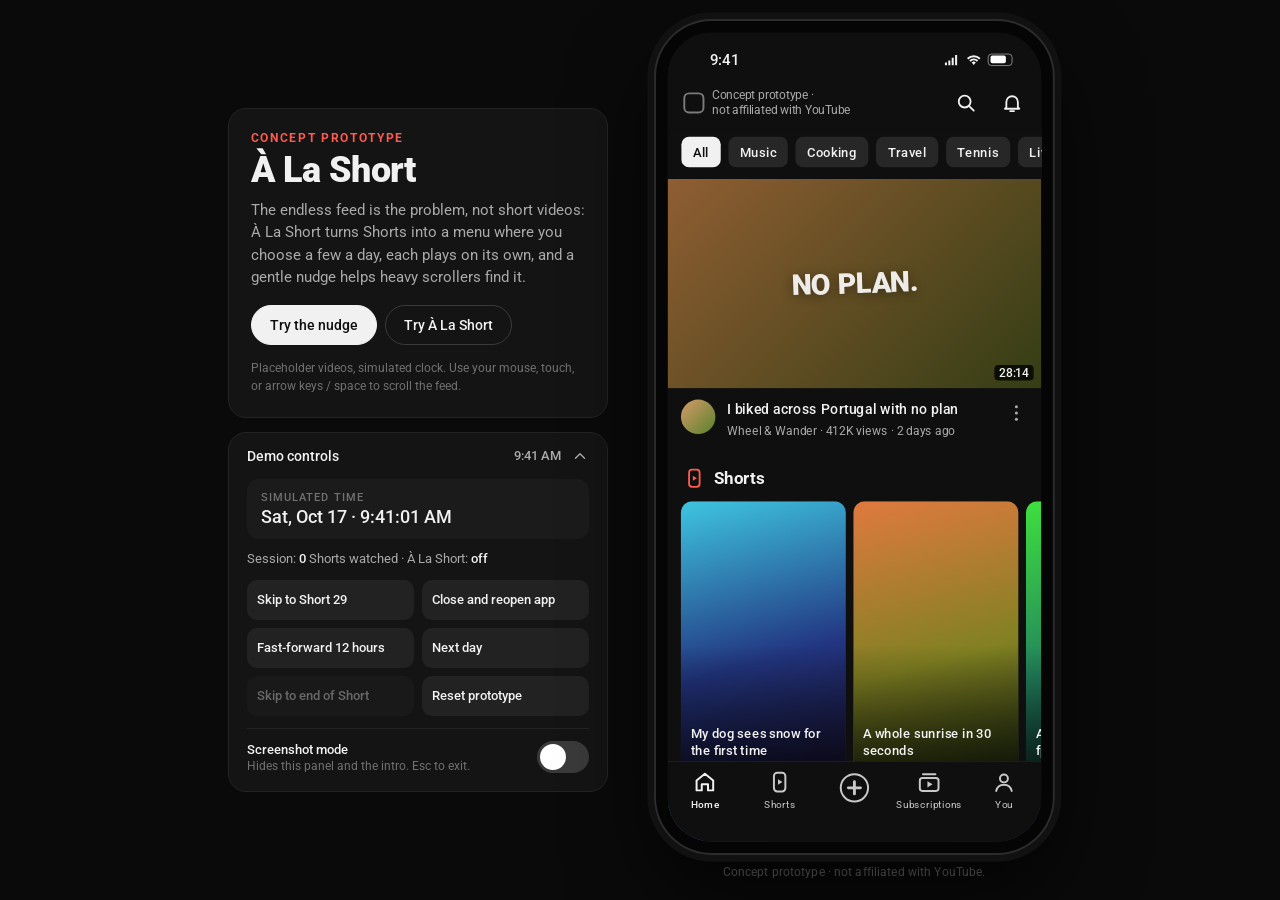
==== alashort/index.html @ 6031251b "Add À La Short prototype Concept prototype for a YouTube Shorts feature: a nudge at 30/60/100/150 Sh" ====
<!doctype html>
<html lang="en">
<head>
<meta charset="utf-8">
<meta name="viewport" content="width=device-width, initial-scale=1">
<title>À La Short</title>
<meta name="description" content="Concept prototype of À La Short: Shorts as a small daily menu instead of an endless feed. Not affiliated with YouTube.">
<link rel="icon" type="image/svg+xml" href="data:image/svg+xml,%3Csvg xmlns='http://www.w3.org/2000/svg' viewBox='0 0 32 32'%3E%3Crect x='6' y='3' width='20' height='26' rx='4' fill='none' stroke='%23ff5a4f' stroke-width='3'/%3E%3Cpath d='M11 11h10M11 16h10M11 21h6' stroke='%23ff5a4f' stroke-width='3' stroke-linecap='round'/%3E%3C/svg%3E">
<link rel="preconnect" href="https://fonts.googleapis.com">
<link rel="preconnect" href="https://fonts.gstatic.com" crossorigin>
<link href="https://fonts.googleapis.com/css2?family=Roboto:wght@300;400;500;700;900&display=swap" rel="stylesheet">
<style>
:root{
  --page:#0a0a0a; --bg:#0f0f0f; --elev:#1c1c1c; --elev2:#272727; --elev3:#3a3a3a;
  --text:#f1f1f1; --sub:#aaaaaa; --dim:#717171; --accent:#ff5a4f; --accent-soft:rgba(255,90,79,.14);
  --calm:#9fb2ff; --calm-soft:rgba(159,178,255,.12);
  --font:'Roboto',-apple-system,BlinkMacSystemFont,'Segoe UI',sans-serif;
}
*{box-sizing:border-box;margin:0;padding:0}
html,body{background:var(--page);color:var(--text);font-family:var(--font);-webkit-font-smoothing:antialiased}
body{min-height:100vh;overflow-x:hidden}
button{font:inherit;color:inherit;background:none;border:0;cursor:pointer}
button:disabled{cursor:default}
svg{display:block}
:focus-visible{outline:2px solid var(--calm);outline-offset:2px}

/* ---------- stage ---------- */
.stage{min-height:100vh;display:flex;align-items:center;justify-content:center;gap:48px;padding:20px 16px}
.phone-col{flex:none;display:flex;flex-direction:column;align-items:center;gap:12px}
.phone-wrap{flex:none;position:relative}
.phone{position:absolute;top:0;left:0;width:414px;height:868px;transform-origin:top left;border-radius:58px;padding:12px;background:#050505;box-shadow:0 0 0 2px #2c2c2e,0 0 0 9px #111,0 40px 90px rgba(0,0,0,.7)}
.screen{position:relative;width:390px;height:844px;border-radius:46px;overflow:hidden;background:var(--bg);user-select:none;-webkit-user-select:none}
.disclaimer{font-size:12px;color:var(--dim);letter-spacing:.01em}

/* ---------- side panel ---------- */
.side{width:380px;flex:none;display:flex;flex-direction:column;gap:14px}
.card-o{background:#141414;border:1px solid #242424;border-radius:18px}
.intro{padding:22px}
.i-eyebrow{font-size:12px;letter-spacing:.14em;text-transform:uppercase;color:var(--accent);font-weight:700}
.i-title{font-size:36px;font-weight:900;letter-spacing:-.02em;margin:4px 0 8px}
.i-lede{color:var(--sub);font-size:15px;line-height:1.5;margin-bottom:16px}
.i-btns{display:flex;gap:8px;flex-wrap:wrap}
.i-btn{height:40px;padding:0 18px;border-radius:999px;font-size:14px;font-weight:500;border:1px solid var(--elev3);transition:background .2s,border-color .2s}
.i-btn:hover{border-color:var(--sub)}
.i-btn.p{background:var(--text);color:#0f0f0f;border-color:var(--text)}
.i-btn.p:hover{background:#fff}
.i-note{color:var(--dim);font-size:12px;margin-top:14px;line-height:1.5}

.demo .d-head{width:100%;display:flex;align-items:center;gap:10px;padding:14px 18px;font-size:14px;font-weight:500;text-align:left}
.demo .d-head .l{flex:1}
.demo .d-head .tm{font-size:13px;color:var(--sub);font-variant-numeric:tabular-nums}
.demo .d-head svg{width:18px;height:18px;color:var(--sub);transition:transform .25s}
.demo.open .d-head svg{transform:rotate(180deg)}
.d-body{display:none;padding:0 18px 18px}
.demo.open .d-body{display:block}
.d-clock{display:flex;flex-direction:column;gap:2px;padding:12px 14px;border-radius:12px;background:#1b1b1b;margin-bottom:10px}
.d-clock small{font-size:11px;letter-spacing:.1em;text-transform:uppercase;color:var(--dim);font-weight:500}
.d-clock span{font-size:18px;font-weight:500;font-variant-numeric:tabular-nums}
.d-state{font-size:12.5px;color:var(--sub);line-height:1.55;margin-bottom:12px}
.d-state b{color:var(--text);font-weight:500}
.d-grid{display:grid;grid-template-columns:1fr 1fr;gap:8px}
.d-btn{min-height:40px;padding:6px 10px;border-radius:10px;background:#222;font-size:13px;font-weight:500;text-align:left;line-height:1.25;transition:background .15s}
.d-btn:hover:not(:disabled){background:#2c2c2c}
.d-btn:disabled{opacity:.38}
.d-btn.wide{grid-column:1 / -1}
.d-shot{display:flex;align-items:center;justify-content:space-between;margin-top:12px;padding-top:12px;border-top:1px solid #242424;font-size:13px;font-weight:500}
.d-shot small{display:block;color:var(--dim);font-weight:400;font-size:12px;margin-top:2px}
.shot-exit{position:fixed;right:14px;bottom:12px;z-index:5;font-size:12px;color:var(--dim);padding:6px 10px;border-radius:999px;border:1px solid #222;opacity:.35;display:none;transition:opacity .2s}
.shot-exit:hover{opacity:1}
body.shot .side{display:none}
body.shot .shot-exit{display:block}

/* ---------- common in-phone ---------- */
.status{position:absolute;top:0;left:0;right:0;height:50px;display:flex;align-items:center;justify-content:space-between;padding:6px 30px 0 44px;z-index:60;font-weight:500;font-size:16px;pointer-events:none}
.status .r{display:flex;align-items:center;gap:6px}
.status .r svg{width:17px;height:17px}
.batt{width:26px;height:13px;border-radius:4px;border:1.5px solid rgba(255,255,255,.5);padding:1.5px;position:relative}
.batt i{display:block;height:100%;width:78%;background:#fff;border-radius:2px}
#app,#layer{position:absolute;inset:0}
#layer{pointer-events:none;z-index:90}
#layer > *{pointer-events:auto}
.view{position:absolute;inset:0;overflow-y:auto;overflow-x:hidden;padding-bottom:110px;scrollbar-width:none}
.view::-webkit-scrollbar{display:none}
.icon{width:24px;height:24px}

.topbar{position:sticky;top:0;z-index:5;background:var(--bg);padding:52px 10px 6px 16px;display:flex;align-items:center;gap:6px}
.topbar .lbl{flex:1;display:flex;align-items:center;gap:8px;font-size:12px;color:var(--sub);line-height:1.25}
.topbar .lbl i{flex:none;width:22px;height:22px;border-radius:6px;border:2px solid var(--sub);opacity:.7}
.topbar h1{flex:1;font-size:20px;font-weight:700}
.ib{width:42px;height:42px;border-radius:50%;display:grid;place-items:center;flex:none}
.ib:active{background:rgba(255,255,255,.08)}
.chips{display:flex;gap:8px;padding:8px 14px 12px;overflow-x:auto;scrollbar-width:none;background:var(--bg)}
.chips::-webkit-scrollbar{display:none}
.chip{flex:none;height:32px;padding:0 12px;border-radius:8px;background:var(--elev2);font-size:14px;font-weight:500;display:flex;align-items:center}
.chip.on{background:var(--text);color:#0f0f0f}

/* long-form */
.vid{cursor:pointer;margin-bottom:6px}
.vthumb{position:relative;aspect-ratio:16/9;overflow:hidden;display:grid;place-items:center}
.vthumb .tt{font-size:30px;font-weight:900;letter-spacing:-.01em;text-transform:uppercase;text-align:center;line-height:1;color:rgba(255,255,255,.9);text-shadow:0 2px 12px rgba(0,0,0,.4);padding:0 30px;transform:rotate(-2deg)}
.vthumb .len{position:absolute;right:8px;bottom:8px;background:rgba(0,0,0,.8);font-size:12px;font-weight:500;padding:1px 5px;border-radius:4px}
.vmeta{display:flex;gap:12px;padding:12px 14px 16px}
.av{flex:none;width:36px;height:36px;border-radius:50%}
.vmeta .t{font-size:15px;font-weight:500;line-height:1.35;display:-webkit-box;-webkit-line-clamp:2;-webkit-box-orient:vertical;overflow:hidden}
.vmeta .s{font-size:12.5px;color:var(--sub);margin-top:4px}
.vmeta .more{flex:none;color:var(--sub);padding-top:2px}

/* Shorts shelf (mode off) */
.shelf{padding:8px 0 18px}
.sec-h{display:flex;align-items:center;gap:8px;padding:0 16px 12px;font-size:18px;font-weight:700}
.sec-h svg{width:24px;height:24px;color:var(--accent)}
.shelf-row{display:flex;gap:8px;padding:0 14px;overflow-x:auto;scrollbar-width:none}
.shelf-row::-webkit-scrollbar{display:none}
.sc{flex:none;width:172px;height:300px;border-radius:12px;position:relative;overflow:hidden;cursor:pointer;text-align:left}
.sc::after{content:"";position:absolute;inset:0;background:linear-gradient(to top,rgba(0,0,0,.7),transparent 50%)}
.sc .t{position:absolute;left:10px;right:10px;bottom:30px;z-index:1;font-size:14px;font-weight:500;line-height:1.3}
.sc .s{position:absolute;left:10px;bottom:10px;z-index:1;font-size:12px;color:rgba(255,255,255,.75)}

/* ---------- the menu (mode on) ---------- */
.menu{margin:2px 12px 18px;background:#171717;border:1px solid #262626;border-radius:20px;padding:14px 6px 8px;transition:border-color .6s,box-shadow .6s}
.menu.pulse{border-color:var(--accent);box-shadow:0 0 0 4px var(--accent-soft)}
.m-head{display:flex;align-items:flex-start;gap:6px;padding:0 8px 10px 10px}
.m-head .l{flex:1;min-width:0}
.m-title{display:flex;align-items:center;gap:8px;font-size:18px;font-weight:700}
.m-title svg{width:20px;height:20px;color:var(--accent)}
.m-count{font-size:13px;color:var(--sub);margin-top:3px;font-variant-numeric:tabular-nums}
.m-count b{color:var(--accent);font-weight:700}
.m-tools{display:flex;align-items:center;gap:0}
.m-tools .ib{width:36px;height:36px;color:var(--sub)}
.m-tools .ib svg{width:20px;height:20px}
.m-tools .ib:disabled{opacity:.3}
.m-tools .ib.spin svg{animation:spin .6s cubic-bezier(.3,.7,.2,1)}
@keyframes spin{to{transform:rotate(360deg)}}
.m-pager{display:flex;align-items:center;font-size:12px;color:var(--sub);font-variant-numeric:tabular-nums;margin-right:2px}
.m-pager .ib{width:28px;height:36px}
.m-pager .ib svg{width:18px;height:18px}
.m-row{display:flex;align-items:center;gap:12px;padding:8px 8px 8px 10px;border-radius:14px;cursor:pointer;transition:background .15s,opacity .3s}
.m-row:hover{background:#1f1f1f}
.m-thumb{flex:none;width:56px;height:88px;border-radius:9px;position:relative;overflow:hidden;display:grid;place-items:center;transition:filter .4s,opacity .4s}
.m-thumb svg{width:22px;height:22px;color:rgba(255,255,255,.92);filter:drop-shadow(0 1px 4px rgba(0,0,0,.4))}
.m-meta{flex:1;min-width:0}
.m-ttl{font-size:14.5px;font-weight:500;line-height:1.3;display:-webkit-box;-webkit-line-clamp:2;-webkit-box-orient:vertical;overflow:hidden}
.m-sub{font-size:12.5px;color:var(--sub);margin-top:4px}
.m-tag{display:inline-flex;align-items:center;gap:4px;margin-top:6px;font-size:11.5px;font-weight:500;color:var(--sub);background:#262626;border-radius:999px;padding:2px 8px 2px 6px}
.m-tag svg{width:13px;height:13px}
.m-act{flex:none;display:flex;align-items:center;gap:0}
.m-ic{width:38px;height:44px;display:grid;place-items:center;color:var(--sub);border-radius:10px}
.m-ic:hover{color:var(--text)}
.m-ic svg{width:20px;height:20px}
.m-replay{width:42px;height:42px;border-radius:50%;border:1px solid var(--elev3);display:grid;place-items:center;color:var(--text);margin-right:2px}
.m-replay svg{width:19px;height:19px}
.m-row.watched .m-thumb{opacity:.38;filter:saturate(.5)}
.m-row.watched .m-ttl,.m-row.watched .m-sub{opacity:.45}
.m-row.locked{cursor:not-allowed}
.m-row.locked .m-thumb{filter:grayscale(1) brightness(.45)}
.m-row.locked .m-ttl,.m-row.locked .m-sub{color:var(--dim)}
.m-row.fresh{animation:fresh .55s ease both}
@keyframes fresh{from{opacity:0;transform:translateX(10px)}}
.m-note{font-size:12.5px;color:var(--sub);padding:8px 10px 6px;line-height:1.45}
.m-off{margin:2px 12px 18px;padding:14px 16px;border-radius:16px;background:var(--calm-soft);color:#d4dcff;font-size:13.5px;line-height:1.45;display:flex;gap:12px;align-items:center;cursor:pointer}

/* tabs */
.tabs{position:absolute;left:0;right:0;bottom:0;height:84px;display:flex;justify-content:space-around;padding-top:8px;background:var(--bg);border-top:1px solid #1e1e1e;z-index:20}
.tabs.dark{background:#0f0f0f}
.tab{display:flex;flex-direction:column;align-items:center;gap:4px;font-size:10.5px;color:var(--text);width:72px;opacity:.82}
.tab.on{opacity:1;font-weight:500}
.tab svg{width:26px;height:26px}
.tab.plus svg{width:38px;height:38px}

/* ---------- Shorts (feed + player) ---------- */
.feed{position:absolute;left:0;right:0;top:0;bottom:84px;background:#000;overflow:hidden;touch-action:none}
.track{position:absolute;inset:0;will-change:transform}
.short{position:absolute;left:0;width:390px;height:760px;overflow:hidden;background:#000}
.short .bg{position:absolute;inset:-14%;background:var(--g);animation:drift 16s ease-in-out infinite alternate}
@keyframes drift{to{transform:translate(4%,-4%) scale(1.06)}}
.short .blob{position:absolute;width:280px;height:280px;left:55px;top:220px;border-radius:50%;background:radial-gradient(circle,rgba(255,255,255,.22),transparent 66%);animation:float 10s ease-in-out infinite alternate}
@keyframes float{to{transform:translate(30px,60px) scale(1.15)}}
.short .shade{position:absolute;inset:0;background:linear-gradient(to top,rgba(0,0,0,.7),transparent 40%),linear-gradient(to bottom,rgba(0,0,0,.35),transparent 16%)}
.short.slowing{transition:filter 1.6s ease;filter:saturate(.15) brightness(.4) blur(3px)}
.rail{position:absolute;right:6px;bottom:22px;display:flex;flex-direction:column;gap:14px;align-items:center;z-index:2}
.rail button{display:flex;flex-direction:column;align-items:center;gap:4px;font-size:12px;font-weight:500;width:56px}
.rail .ic{width:46px;height:46px;border-radius:50%;background:rgba(255,255,255,.12);display:grid;place-items:center;transition:background .2s}
.rail .ic svg{width:24px;height:24px}
.rail button.on .ic{background:rgba(255,255,255,.9);color:#0f0f0f}
.info{position:absolute;left:14px;right:78px;bottom:26px;z-index:2}
.who{display:flex;align-items:center;gap:8px;margin-bottom:10px;font-size:14px;font-weight:500}
.who .av{width:30px;height:30px}
.subbtn{height:30px;padding:0 12px;border-radius:999px;background:#f1f1f1;color:#0f0f0f;font-size:13px;font-weight:500;margin-left:4px}
.s-ttl{font-size:15px;line-height:1.35}
.s-dur{display:inline-flex;align-items:center;gap:5px;margin-top:8px;font-size:12px;color:rgba(255,255,255,.8);background:rgba(0,0,0,.35);padding:3px 8px;border-radius:999px;font-variant-numeric:tabular-nums}
.prog{position:absolute;left:0;right:0;bottom:0;height:3px;background:rgba(255,255,255,.2);z-index:3}
.prog i{position:absolute;left:0;top:0;bottom:0;width:0;background:var(--accent)}
.feed-top{position:absolute;top:52px;left:16px;right:14px;display:flex;align-items:center;justify-content:space-between;z-index:5;pointer-events:none;transition:opacity 1s}
.feed-top .ft{font-size:20px;font-weight:700;text-shadow:0 1px 8px rgba(0,0,0,.3)}
.sess{display:flex;align-items:center;gap:6px;font-size:12px;color:rgba(255,255,255,.82);background:rgba(0,0,0,.38);backdrop-filter:blur(8px);-webkit-backdrop-filter:blur(8px);padding:5px 10px;border-radius:999px;font-variant-numeric:tabular-nums}
.sess i{width:6px;height:6px;border-radius:50%;background:var(--accent)}
.sess small{color:rgba(255,255,255,.5);font-size:11px}
.feed.fadein .track{animation:fadein .9s ease}
@keyframes fadein{from{opacity:0}}

/* the nudge */
.nudge{position:absolute;left:0;width:390px;height:760px;overflow:hidden;background:radial-gradient(120% 75% at 50% 32%,#1a2042 0%,#0c0f20 55%,#06070d 100%)}
.n-glow{position:absolute;width:440px;height:440px;left:-25px;top:110px;border-radius:50%;background:radial-gradient(circle,rgba(159,178,255,.2),transparent 64%);animation:breathe 8s ease-in-out infinite}
@keyframes breathe{50%{opacity:.55;transform:scale(1.08)}}
.n-body{position:absolute;inset:0;display:flex;flex-direction:column;justify-content:center;padding:0 34px 30px}
.n-msg{animation:nIn 3s ease .4s both}
@keyframes nIn{from{opacity:0;transform:translateY(12px);filter:blur(8px)}to{opacity:1;transform:none;filter:blur(0)}}
.n-l1{font-size:31px;font-weight:700;line-height:1.18;letter-spacing:-.01em}
.n-l1 b{color:var(--calm);font-weight:700}
.n-l2{font-size:31px;font-weight:300;line-height:1.18;color:#cbd4ff;margin-top:8px}
.n-btns{display:flex;flex-direction:column;gap:12px;margin-top:48px}
.n-b{height:54px;border-radius:999px;font-size:16px;font-weight:500;animation:bIn 1s ease both}
@keyframes bIn{from{opacity:0;transform:translateY(10px);visibility:hidden}to{opacity:1;transform:none;visibility:visible}}
.n-b.p{background:#f1f1f1;color:#0f0f0f;animation-delay:3.6s}
.n-b.s{background:rgba(255,255,255,.1);animation-delay:4.6s}
.n-b.g{height:44px;background:none;color:rgba(255,255,255,.5);font-size:14px;font-weight:400;animation-delay:5.6s}
.nudge.instant .n-msg,.nudge.instant .n-b{animation-duration:.01s;animation-delay:0s}

/* player (mode on) */
.player{position:absolute;inset:0;background:#000;touch-action:none;z-index:30}
.player .short{height:844px}
.player .info{bottom:56px;right:20px}
.p-back{position:absolute;top:52px;left:8px;z-index:6}
.p-tag{position:absolute;top:61px;left:0;right:0;text-align:center;font-size:12.5px;color:rgba(255,255,255,.8);z-index:5;pointer-events:none}
.p-scrub{position:absolute;left:0;right:0;bottom:22px;height:24px;z-index:6;cursor:pointer;display:flex;align-items:center;padding:0 14px}
.p-scrub div{position:relative;flex:1;height:3px;border-radius:2px;background:rgba(255,255,255,.25)}
.p-scrub i{position:absolute;left:0;top:0;bottom:0;width:0;background:var(--accent);border-radius:2px}
.p-hint{position:absolute;left:50%;top:46%;transform:translate(-50%,-50%);z-index:7;font-size:13.5px;padding:9px 16px;border-radius:999px;background:rgba(15,15,15,.82);backdrop-filter:blur(8px);-webkit-backdrop-filter:blur(8px);white-space:nowrap;opacity:0;transition:opacity .35s;pointer-events:none}
.p-hint.show{opacity:1}
.p-end{position:absolute;inset:0;z-index:8;background:rgba(0,0,0,.55);backdrop-filter:blur(10px);-webkit-backdrop-filter:blur(10px);display:flex;flex-direction:column;align-items:center;justify-content:center;gap:10px;animation:fadein .5s ease;padding:0 40px;text-align:center}
.p-end .t{font-size:13px;color:var(--sub)}
.p-end .n{font-size:20px;font-weight:500;line-height:1.3;margin-bottom:22px}
.pe-btns{display:flex;gap:28px}
.pe-b{display:flex;flex-direction:column;align-items:center;gap:8px;font-size:14px;font-weight:500}
.pe-b span{width:64px;height:64px;border-radius:50%;background:rgba(255,255,255,.14);display:grid;place-items:center}
.pe-b.p span{background:#f1f1f1;color:#0f0f0f}
.pe-b svg{width:28px;height:28px}

/* ---------- settings ---------- */
.set-head{position:sticky;top:0;z-index:5;background:var(--bg);display:flex;align-items:center;gap:4px;padding:52px 8px 8px}
.set-head h1{font-size:20px;font-weight:700}
.set-lede{font-size:14px;color:var(--sub);line-height:1.5;padding:4px 18px 18px}
.s-card{background:#181818;border-radius:18px;margin:0 12px 12px}
.s-row{display:flex;align-items:center;gap:12px;padding:16px 16px}
.s-row .l{flex:1}
.s-row .t{font-size:16px;font-weight:500}
.s-row .s{font-size:13px;color:var(--sub);margin-top:2px}
.switch{flex:none;width:52px;height:32px;border-radius:16px;background:#3a3a3a;position:relative;transition:background .25s}
.switch::after{content:"";position:absolute;top:3px;left:3px;width:26px;height:26px;border-radius:50%;background:#fff;transition:transform .25s cubic-bezier(.3,.7,.2,1)}
.switch.on{background:var(--accent)}
.switch.on::after{transform:translateX(20px)}
.switch:disabled{opacity:.4}
.lim{border-top:1px solid #242424;padding:18px 16px 20px;text-align:center}
.lim-l{font-size:13px;color:var(--sub);font-weight:500;letter-spacing:.02em;margin-bottom:14px}
.stepper{display:flex;align-items:center;justify-content:center;gap:20px}
.stp{width:54px;height:54px;border-radius:50%;background:var(--elev2);display:grid;place-items:center;transition:opacity .2s,background .2s}
.stp:hover:not(:disabled){background:#333}
.stp svg{width:24px;height:24px}
.stp:disabled{opacity:.25}
.lim-num{width:124px;height:92px;border-radius:22px;background:var(--accent-soft);border:2px solid var(--accent);color:var(--accent);font:inherit;font-size:56px;font-weight:900;text-align:center;font-variant-numeric:tabular-nums;outline:none;box-shadow:0 0 0 5px rgba(255,90,79,.08)}
input.lim-num{caret-color:var(--accent);box-shadow:0 0 0 6px rgba(255,90,79,.22)}
.lim-s{font-size:13px;color:var(--sub);margin-top:12px}
.lim-s.lk{color:#cbd4ff}
.lockbox{display:flex;align-items:center;gap:12px;margin:0 12px 12px;padding:14px 16px;border-radius:16px;background:var(--calm-soft);color:#d4dcff;font-size:14px;line-height:1.4}
.lockbox svg{flex:none;width:22px;height:22px;color:var(--calm)}
.lockbox b{font-weight:500;color:#fff}
.expl{font-size:13.5px;color:var(--sub);line-height:1.6;padding:6px 20px 0}
.cta{display:block;width:calc(100% - 32px);margin:26px 16px 0;height:52px;border-radius:999px;background:#f1f1f1;color:#0f0f0f;font-size:16px;font-weight:500}

/* you */
.you-h{display:flex;align-items:center;gap:14px;padding:12px 18px 22px}
.you-h .av{width:64px;height:64px}
.you-h .n{font-size:22px;font-weight:700}
.you-h .s{font-size:13px;color:var(--sub);margin-top:2px}
.li{display:flex;align-items:center;gap:16px;width:100%;text-align:left;padding:14px 20px;font-size:15px}
.li svg{width:24px;height:24px;color:var(--sub)}
.li .l{flex:1}
.li .r{font-size:13px;color:var(--sub)}
.li.hi .r{color:var(--accent);font-weight:500}

/* subs */
.chans{display:flex;gap:14px;padding:6px 16px 14px;overflow-x:auto;scrollbar-width:none}
.chans::-webkit-scrollbar{display:none}
.chan{flex:none;width:60px;text-align:center;font-size:11px;color:var(--sub)}
.chan .av{width:56px;height:56px;margin:0 auto 6px}
.chan span{display:block;white-space:nowrap;overflow:hidden;text-overflow:ellipsis}

/* overlays */
.scrim{position:absolute;inset:0;z-index:80;background:rgba(0,0,0,.6);display:flex;align-items:center;justify-content:center;animation:fadein .25s ease;padding:0 32px}
.dialog{width:100%;background:#212121;border-radius:22px;padding:26px 22px 18px;text-align:center;animation:pop .3s cubic-bezier(.3,.7,.2,1)}
@keyframes pop{from{transform:scale(.94);opacity:0}}
.dlg-ic{width:48px;height:48px;border-radius:50%;background:var(--accent-soft);color:var(--accent);display:grid;place-items:center;margin:0 auto 14px}
.dlg-ic svg{width:24px;height:24px}
.dlg-t{font-size:18px;font-weight:700;line-height:1.3}
.dlg-b{font-size:14.5px;color:var(--sub);margin-top:8px;line-height:1.45}
.dlg-btn{width:100%;height:46px;border-radius:999px;background:#f1f1f1;color:#0f0f0f;font-size:15px;font-weight:500;margin-top:22px}
.toast{position:absolute;left:50%;bottom:100px;transform:translateX(-50%);background:#f1f1f1;color:#0f0f0f;border-radius:10px;padding:11px 16px;font-size:14px;font-weight:500;white-space:nowrap;box-shadow:0 8px 24px rgba(0,0,0,.5);animation:tin .25s ease;transition:opacity .3s}
@keyframes tin{from{opacity:0;transform:translate(-50%,8px)}}
.splash{position:absolute;inset:0;z-index:95;background:#0f0f0f;display:grid;place-items:center;animation:sout .4s ease .8s forwards}
.splash i{width:44px;height:44px;border-radius:12px;border:3px solid #3a3a3a;animation:breathe 1s ease-in-out infinite}
@keyframes sout{to{opacity:0}}

/* ---------- responsive ---------- */
@media (min-width:821px) and (max-height:760px){
  .i-title{font-size:30px}
  .i-lede{font-size:14px;margin-bottom:12px}
  .intro{padding:18px}
}
@media (max-width:820px){
  .stage{flex-direction:column;justify-content:flex-start;gap:18px;padding:16px}
  .side{display:contents}
  .intro,.demo{width:100%;max-width:440px}
  .intro{order:0}
  .phone-col{order:1}
  .demo{order:2}
  .i-title{font-size:28px;margin:2px 0 6px}
  .i-lede{font-size:14px}
}
</style>
</head>
<body>
<main class="stage">
  <aside class="side" id="side"></aside>
  <div class="phone-col">
    <div class="phone-wrap" id="phoneWrap"><div class="phone" id="phone"><div class="screen" id="screen">
      <div class="status"><span data-clock="status">9:41</span><span class="r"><svg viewBox="0 0 24 24"><path d="M2 20h3v-4H2zm5 0h3v-7H7zm5 0h3V9h-3zm5 0h3V5h-3z" fill="currentColor"/></svg><svg viewBox="0 0 24 24"><path d="M12 19.5l3-3.4a4.3 4.3 0 0 0-6 0zM5.4 12.7l2 2.2a6.8 6.8 0 0 1 9.2 0l2-2.2a9.7 9.7 0 0 0-13.2 0zM2 9.3l2 2.2a11.8 11.8 0 0 1 16 0l2-2.2a14.8 14.8 0 0 0-20 0z" fill="currentColor"/></svg><span class="batt"><i></i></span></span></div>
      <div id="app"></div>
      <div id="layer"></div>
    </div></div></div>
    <div class="disclaimer">Concept prototype · not affiliated with YouTube.</div>
  </div>
</main>
<button class="shot-exit" data-a="d-shot">Exit screenshot mode (Esc)</button>

<script>
/* ================= data ================= */
const SHORTS = [
  ['Folding a fitted sheet in 9 seconds','@tidyhands',24,12],
  ['Street noodles at 2 AM, no talking','@nightbitestour',33,28],
  ['This bridge hums when it rains','@oddstructures',27,200],
  ['One-pan lemon orzo (weeknight hero)','@smallkitchenbigdeal',38,48],
  ['My dog sees snow for the first time','@mabelthecorgi',21,190],
  ['Why left-handed scissors exist','@tinyhistory',31,265],
  ['The hardest climb of my life','@chalkandgrit',36,16],
  ['Lo-fi beat made from kitchen sounds','@pansandloops',29,285],
  ['Rating every airport lounge, honestly','@gatechanges',34,210],
  ['How otters hold hands while sleeping','@wildquiet',22,168],
  ['Can I parallel park a bus?','@drivingdan',39,40],
  ['The perfect paper airplane, folded slow','@foldlab',30,182],
  ['Tiny desk setup tour','@deskbydesk',25,232],
  ['A whole sunrise in 30 seconds','@slowskies',30,22],
  ['I tried the 5 AM routine for a week','@honestmornings',37,330],
  ['Pottery wheel fail, then a win','@mudandspin',28,20],
  ['Fixing a squeaky door the right way','@handyhanna',33,140],
  ['Cat vs. cucumber: the rematch','@biscuitandbean',20,95],
  ['Guess the city from its sound','@earsabroad',26,248],
  ['Ballet in a subway car','@pliecommute',35,312],
  ['Making cold brew wrong, on purpose','@beanscience',32,30],
  ['A tennis serve at 1000 fps','@baselinebrandon',23,120],
  ['The smallest library in the world','@bookbound',29,350],
  ['Label maker sounds for 25 seconds','@organizedish',25,300],
  ['Speedrunning a Sunday crossword','@gridlocked',40,220],
  ['Grandma reviews energy drinks','@nanaratesit',34,340],
  ['Hunting sea glass at low tide','@shorelinejules',27,178],
  ['How a vinyl record gets pressed','@groovefactory',38,8],
  ['Learning one card trick in a day','@slightofjen',31,270],
  ['A rooftop garden, start to finish','@cityroots',36,105],
].map((a,i) => ({id:'s'+i, title:a[0], creator:a[1], dur:a[2], h:a[3], likes:((i*37)%88+4)+'K', comments:((i*53)%900+40)+''}));
const SH = Object.fromEntries(SHORTS.map(s => [s.id, s]));

const VIDEOS = [
  {title:'I biked across Portugal with no plan', creator:'Wheel & Wander', len:'28:14', views:'412K views', age:'2 days ago', h:28, tt:'No plan.'},
  {title:'The real reason trains run late', creator:'Signal Box', len:'18:52', views:'1.1M views', age:'1 week ago', h:210, tt:'Why late?'},
  {title:'Cooking every recipe in a 1950s cookbook', creator:'Hearth & Archive', len:'41:07', views:'860K views', age:'5 days ago', h:38, tt:'1955 menu'},
  {title:'Building a cabin by hand: year one', creator:'Northfold', len:'1:02:33', views:'2.3M views', age:'3 weeks ago', h:140, tt:'Year one'},
  {title:'How a jazz standard is born', creator:'The Chord Room', len:'22:40', views:'190K views', age:'4 days ago', h:262, tt:'ii–V–I'},
  {title:'Inside the quietest room on Earth', creator:'Soundfield', len:'14:09', views:'3.4M views', age:'1 month ago', h:228, tt:'−20 dB'},
  {title:'Five-set final, every point that mattered', creator:'Baseline Review', len:'36:45', views:'540K views', age:'1 day ago', h:110, tt:'Set five'},
  {title:'Restoring a 1972 film camera', creator:'Grain & Gear', len:'25:18', views:'310K views', age:'6 days ago', h:18, tt:'Shutter fixed'},
];

const HOUR = 3600e3, DAY = 24 * HOUR;
const START = new Date(2026, 9, 17, 9, 41, 0).getTime();
const THRESH = [30, 60, 100, 150];
const H_FEED = 760, PER_PAGE = 5, MAX_LIMIT = 50;

/* ================= icons ================= */
const sw = 'fill="none" stroke="currentColor" stroke-width="1.9" stroke-linecap="round" stroke-linejoin="round"';
const I = {
  home:`<svg viewBox="0 0 24 24"><path ${sw} d="M4 10.5 12 4l8 6.5V20h-5v-6H9v6H4z"/></svg>`,
  shorts:`<svg viewBox="0 0 24 24"><rect x="6.5" y="3" width="11" height="18" rx="3.2" ${sw}/><path d="M10.4 9.4v5.2l4.3-2.6z" fill="currentColor"/></svg>`,
  plus:`<svg viewBox="0 0 24 24"><circle cx="12" cy="12" r="9" fill="none" stroke="currentColor" stroke-width="1.3"/><path ${sw} d="M12 8v8M8 12h8"/></svg>`,
  subs:`<svg viewBox="0 0 24 24"><rect x="3" y="8" width="18" height="12.5" rx="2.5" ${sw}/><path ${sw} d="M6 4.5h12"/><path d="M10.3 11.2v6l5-3z" fill="currentColor"/></svg>`,
  you:`<svg viewBox="0 0 24 24"><circle cx="12" cy="8.5" r="3.8" ${sw}/><path ${sw} d="M4.5 20.5c1-4 4-6 7.5-6s6.5 2 7.5 6"/></svg>`,
  search:`<svg viewBox="0 0 24 24" class="icon"><circle cx="10.5" cy="10.5" r="6.2" ${sw}/><path ${sw} d="M15.2 15.2 20 20"/></svg>`,
  bell:`<svg viewBox="0 0 24 24" class="icon"><path ${sw} d="M6 16.5V11a6 6 0 0 1 12 0v5.5l1.5 1.5h-15zM10 20.5h4"/></svg>`,
  like:`<svg viewBox="0 0 24 24"><path ${sw} d="M7.5 10.5V20H4.5v-9.5zM7.5 10.5 11.3 4c1.4 0 2.3 1.1 2 2.4l-.8 3.6h5.4a2 2 0 0 1 2 2.4l-1.3 5.8A2.2 2.2 0 0 1 16.4 20H7.5"/></svg>`,
  dislike:`<svg viewBox="0 0 24 24" style="transform:rotate(180deg)"><path ${sw} d="M7.5 10.5V20H4.5v-9.5zM7.5 10.5 11.3 4c1.4 0 2.3 1.1 2 2.4l-.8 3.6h5.4a2 2 0 0 1 2 2.4l-1.3 5.8A2.2 2.2 0 0 1 16.4 20H7.5"/></svg>`,
  comment:`<svg viewBox="0 0 24 24"><path ${sw} d="M4.5 5h15v11h-9l-6 4.2z"/></svg>`,
  share:`<svg viewBox="0 0 24 24"><path ${sw} d="M14 5l6.5 6.2L14 17.5M20.3 11.2H11a6.5 6.5 0 0 0-6.5 6.5V19"/></svg>`,
  dotsV:`<svg viewBox="0 0 24 24" class="icon"><circle cx="12" cy="5.5" r="1.6" fill="currentColor"/><circle cx="12" cy="12" r="1.6" fill="currentColor"/><circle cx="12" cy="18.5" r="1.6" fill="currentColor"/></svg>`,
  dotsH:`<svg viewBox="0 0 24 24"><circle cx="5.5" cy="12" r="1.7" fill="currentColor"/><circle cx="12" cy="12" r="1.7" fill="currentColor"/><circle cx="18.5" cy="12" r="1.7" fill="currentColor"/></svg>`,
  bookmark:`<svg viewBox="0 0 24 24"><path ${sw} d="M7 4h10v16.5l-5-3.8-5 3.8z"/></svg>`,
  refresh:`<svg viewBox="0 0 24 24"><path ${sw} d="M19.5 12a7.5 7.5 0 1 1-2.2-5.3M19.5 4v4.5H15"/></svg>`,
  tune:`<svg viewBox="0 0 24 24"><path ${sw} d="M4 7h9M18 7h2M4 17h3M12 17h8"/><circle cx="15.5" cy="7" r="2.3" ${sw}/><circle cx="9.5" cy="17" r="2.3" ${sw}/></svg>`,
  replay:`<svg viewBox="0 0 24 24"><path ${sw} d="M4.5 12a7.5 7.5 0 1 0 2.3-5.4M4.5 4.5V9H9"/><path d="M10.4 9.3v5.4l4.4-2.7z" fill="currentColor"/></svg>`,
  back:`<svg viewBox="0 0 24 24" class="icon"><path ${sw} d="M15 5l-7 7 7 7"/></svg>`,
  chevL:`<svg viewBox="0 0 24 24"><path ${sw} d="M14.5 6l-6 6 6 6"/></svg>`,
  chevR:`<svg viewBox="0 0 24 24"><path ${sw} d="M9.5 6l6 6-6 6"/></svg>`,
  chevD:`<svg viewBox="0 0 24 24"><path ${sw} d="M6 9l6 6 6-6"/></svg>`,
  lock:`<svg viewBox="0 0 24 24"><rect x="5" y="10.5" width="14" height="10" rx="2.5" ${sw}/><path ${sw} d="M8.5 10.5V8a3.5 3.5 0 0 1 7 0v2.5"/></svg>`,
  check:`<svg viewBox="0 0 24 24"><path ${sw} d="M5.5 12.5l4 4 9-9"/></svg>`,
  play:`<svg viewBox="0 0 24 24"><path d="M8 5.2v13.6L19 12z" fill="currentColor"/></svg>`,
  minus:`<svg viewBox="0 0 24 24"><path ${sw} d="M6 12h12"/></svg>`,
  plusS:`<svg viewBox="0 0 24 24"><path ${sw} d="M12 6v12M6 12h12"/></svg>`,
  menu:`<svg viewBox="0 0 24 24"><rect x="5" y="3" width="14" height="18" rx="3" ${sw}/><path ${sw} d="M8.5 8.5h7M8.5 12h7M8.5 15.5h4"/></svg>`,
  history:`<svg viewBox="0 0 24 24"><path ${sw} d="M4.5 12a7.5 7.5 0 1 0 2.3-5.4M4.5 4.5V9H9M12 8v4.5l3 1.8"/></svg>`,
  clock:`<svg viewBox="0 0 24 24"><circle cx="12" cy="12" r="8" ${sw}/><path ${sw} d="M12 7.5V12l3 2"/></svg>`,
  vids:`<svg viewBox="0 0 24 24"><rect x="3.5" y="5.5" width="17" height="13" rx="2.5" ${sw}/><path d="M10.3 9.3v5.4l4.4-2.7z" fill="currentColor"/></svg>`,
};

/* ================= helpers ================= */
const $ = s => document.querySelector(s);
const clamp = (v, a, b) => Math.max(a, Math.min(b, v));
const esc = s => String(s).replace(/&/g,'&amp;').replace(/</g,'&lt;');
function rng(seed){ return () => { seed = seed + 0x6D2B79F5 | 0; let t = Math.imul(seed ^ seed >>> 15, 1 | seed); t = t + Math.imul(t ^ t >>> 7, 61 | t) ^ t; return ((t ^ t >>> 14) >>> 0) / 4294967296; }; }
let rand = rng(7);
const dayKey = t => new Date(t).toDateString();
const fmtTime = t => new Date(t).toLocaleTimeString('en-US', {hour:'numeric', minute:'2-digit'});
const fmtStatus = t => fmtTime(t).replace(/\s?[AP]M/, '');
const fmtLong = t => new Date(t).toLocaleDateString('en-US', {weekday:'short', month:'short', day:'numeric'}) + ' · ' + new Date(t).toLocaleTimeString('en-US', {hour:'numeric', minute:'2-digit', second:'2-digit'});
const fmtDur = s => '0:' + String(s).padStart(2, '0');
const sGrad = sh => `linear-gradient(165deg,hsl(${sh.h} 72% 56%),hsl(${(sh.h+38)%360} 58% 32%) 55%,hsl(${(sh.h+70)%360} 50% 12%))`;
const vGrad = v => `linear-gradient(135deg,hsl(${v.h} 48% 38%),hsl(${(v.h+45)%360} 50% 16%))`;
const avGrad = h => `linear-gradient(135deg,hsl(${h} 55% 62%),hsl(${(h+60)%360} 50% 34%))`;
const nextMidnight = t => { const d = new Date(t); d.setHours(24, 0, 0, 0); return d.getTime(); };
const lockActive = () => S.mode.lockUntil > S.t;
function lockText(){
  const u = S.mode.lockUntil, sameDay = dayKey(u) === dayKey(S.t);
  return (sameDay ? 'at ' : 'tomorrow at ') + fmtTime(u);
}

/* ================= state ================= */
function initial(){
  rand = rng(7);
  return {
    t: START, screen:'home', back:'home',
    sess:{pos:0, max:0, seq:[], nudged:[]},
    onNudge:false, nudgeInstant:false,
    mode:{on:false, limit:5, lockUntil:0, day:dayKey(START), used:0, slots:[], page:0, seen:[]},
    draft:null, player:null, popup:null, fresh:[], splash:false,
  };
}
let S = initial();
const UI = {panel: innerWidth > 820, shot:false};
let feedEl = 0, anim = false, scale = 1, lastScreen = null, wasLocked = false;

/* feed sequence */
function seqAt(p){
  const q = S.sess.seq;
  while (q.length < p){
    const recent = q.slice(-10); let id;
    do { id = SHORTS[Math.floor(rand() * SHORTS.length)].id; } while (recent.includes(id));
    q.push(id);
  }
  return SH[q[p - 1]];
}
const nudgeNext = () => { const s = S.sess; return s.pos === s.max && THRESH.includes(s.max) && !s.nudged.includes(s.max); };

/* menu slots */
function pickMenu(exclude){
  const pool = SHORTS.filter(s => !exclude.includes(s.id));
  const from = pool.length ? pool : SHORTS;
  return from[Math.floor(rand() * from.length)].id;
}
function ensureSlots(){
  const m = S.mode;
  const watched = m.slots.filter(s => s.watched).length;
  let need = Math.max(m.limit, PER_PAGE, watched) - watched;
  const kept = [];
  for (const s of m.slots){ if (s.watched) kept.push(s); else if (need > 0){ kept.push(s); need--; } }
  while (need-- > 0){ kept.push({id:pickMenu([...kept.map(s => s.id), ...m.seen]), watched:false}); }
  m.slots = kept;
  m.page = clamp(m.page, 0, Math.max(0, Math.ceil(m.slots.length / PER_PAGE) - 1));
}
function dailyReset(){
  const m = S.mode;
  m.used = 0; m.slots = []; m.page = 0; m.seen = []; m.day = dayKey(S.t);
  if (S.popup === 'limit') S.popup = null;
  ensureSlots();
}
function checkTime(){
  let changed = false;
  if (dayKey(S.t) !== S.mode.day){ dailyReset(); changed = true; }
  const lk = lockActive();
  if (lk !== wasLocked){ wasLocked = lk; changed = true; }
  return changed;
}

/* ================= render ================= */
const app = $('#app'), layer = $('#layer');
function tabsHTML(active){
  const t = (id, icon, label) => `<button class="tab ${active === id ? 'on' : ''} ${id === 'plus' ? 'plus' : ''}" data-a="tab" data-id="${id}">${icon}${label ? `<span>${label}</span>` : ''}</button>`;
  return `<nav class="tabs">${t('home', I.home, 'Home')}${t('shorts', I.shorts, 'Shorts')}${t('plus', I.plus, '')}${t('subs', I.subs, 'Subscriptions')}${t('you', I.you, 'You')}</nav>`;
}
function topbar(){
  return `<header class="topbar"><div class="lbl"><i></i><span>Concept prototype ·<br>not affiliated with YouTube</span></div><button class="ib" data-a="nope">${I.search}</button><button class="ib" data-a="nope">${I.bell}</button></header>`;
}
function vidHTML(v){
  return `<div class="vid" data-a="vid"><div class="vthumb" style="background:${vGrad(v)}"><span class="tt">${esc(v.tt)}</span><span class="len">${v.len}</span></div>
    <div class="vmeta"><span class="av" style="background:${avGrad(v.h)}"></span><div style="flex:1;min-width:0"><div class="t">${esc(v.title)}</div><div class="s">${esc(v.creator)} · ${v.views} · ${v.age}</div></div><span class="more">${I.dotsV}</span></div></div>`;
}
function shelfHTML(){
  const ids = ['s4','s13','s21','s9','s27'];
  return `<section class="shelf"><div class="sec-h">${I.shorts}Shorts</div><div class="shelf-row">${ids.map(id => { const sh = SH[id];
    return `<button class="sc" data-a="shelf" data-id="${id}" style="background:${sGrad(sh)}"><span class="t">${esc(sh.title)}</span><span class="s">${sh.likes} views</span></button>`; }).join('')}</div></section>`;
}
function menuHTML(){
  const m = S.mode, n = m.slots.length, pages = Math.max(1, Math.ceil(n / PER_PAGE));
  m.page = clamp(m.page, 0, pages - 1);
  const reached = m.used >= m.limit;
  const start = m.page * PER_PAGE;
  const rows = m.slots.slice(start, start + PER_PAGE).map((sl, j) => rowHTML(sl, start + j, reached)).join('');
  const count = m.used > m.limit ? `Limit reached · <b>${m.used}</b> watched today` : `<b>${m.used}</b> of ${m.limit} today`;
  const canRefresh = m.slots.some(s => !s.watched);
  return `<section class="menu" id="menu">
    <div class="m-head"><div class="l"><div class="m-title">${I.menu}À La Short</div><div class="m-count">${count}</div></div>
      <div class="m-tools">
        ${pages > 1 ? `<div class="m-pager"><button class="ib" data-a="m-page" data-id="-1" ${m.page === 0 ? 'disabled' : ''} aria-label="Previous picks">${I.chevL}</button><span>${m.page + 1}/${pages}</span><button class="ib" data-a="m-page" data-id="1" ${m.page === pages - 1 ? 'disabled' : ''} aria-label="Next picks">${I.chevR}</button></div>` : ''}
        <button class="ib" id="refreshBtn" data-a="m-refresh" ${canRefresh ? '' : 'disabled'} aria-label="Refresh unopened picks">${I.refresh}</button>
        <button class="ib" data-a="set-open" data-id="home" aria-label="À La Short settings">${I.tune}</button>
      </div></div>
    <div class="m-list">${rows}</div>
    ${reached ? `<div class="m-note">That's today's menu. New picks at ${fmtTime(nextMidnight(S.t))}.</div>` : ''}
  </section>`;
}
function rowHTML(sl, i, reached){
  const sh = SH[sl.id], st = sl.watched ? 'watched' : reached ? 'locked' : 'open';
  const fresh = S.fresh.includes(i) ? 'fresh' : '';
  const act = st === 'watched'
    ? `<button class="m-replay" data-a="m-open" data-id="${i}" aria-label="Replay">${I.replay}</button>`
    : `<button class="m-ic" data-a="m-save" aria-label="Save">${I.bookmark}</button><button class="m-ic" data-a="m-share" aria-label="Share">${I.share}</button>`;
  return `<div class="m-row ${st} ${fresh}" data-a="m-open" data-id="${i}" role="button" tabindex="0" style="animation-delay:${(S.fresh.indexOf(i)) * 60}ms">
    <div class="m-thumb" style="background:${sGrad(sh)}">${st === 'open' ? I.play : ''}</div>
    <div class="m-meta"><div class="m-ttl">${esc(sh.title)}</div><div class="m-sub">${esc(sh.creator)} · ${fmtDur(sh.dur)}</div>${st === 'watched' ? `<span class="m-tag">${I.check}Watched</span>` : ''}</div>
    <div class="m-act">${act}</div></div>`;
}
function homeHTML(){
  const m = S.mode;
  return `<div class="view" id="view">${topbar()}
    <div class="chips"><span class="chip on">All</span><span class="chip">Music</span><span class="chip">Cooking</span><span class="chip">Travel</span><span class="chip">Tennis</span><span class="chip">Live</span><span class="chip">Podcasts</span></div>
    ${m.on ? menuHTML() : ''}
    ${vidHTML(VIDEOS[0])}
    ${m.on ? '' : shelfHTML()}
    ${VIDEOS.slice(1).map(vidHTML).join('')}
  </div>${tabsHTML('home')}`;
}
function subsHTML(){
  const order = [6,1,4,7,2,5,3];
  return `<div class="view" id="view"><header class="topbar"><h1>Subscriptions</h1><button class="ib" data-a="nope">${I.search}</button><button class="ib" data-a="nope">${I.bell}</button></header>
    <div class="chans">${VIDEOS.map(v => `<div class="chan"><span class="av" style="background:${avGrad(v.h)}"></span><span>${esc(v.creator)}</span></div>`).join('')}</div>
    <div class="chips"><span class="chip on">All</span><span class="chip">Today</span><span class="chip">Videos</span><span class="chip">Live</span><span class="chip">Posts</span></div>
    ${order.map(i => vidHTML(VIDEOS[i])).join('')}
  </div>${tabsHTML('subs')}`;
}
function youHTML(){
  const m = S.mode;
  return `<div class="view" id="view"><header class="topbar"><h1>You</h1><button class="ib" data-a="nope">${I.search}</button></header>
    <div class="you-h"><span class="av" style="background:${avGrad(330)}"></span><div><div class="n">You</div><div class="s">@yourhandle · View channel</div></div></div>
    <button class="li hi" data-a="set-open" data-id="you">${I.menu}<span class="l">À La Short</span><span class="r">${m.on ? `On · ${m.limit} a day` : 'Off'}</span></button>
    <button class="li" data-a="nope">${I.history}<span class="l">History</span></button>
    <button class="li" data-a="nope">${I.clock}<span class="l">Watch later</span></button>
    <button class="li" data-a="nope">${I.vids}<span class="l">Your videos</span></button>
  </div>${tabsHTML('you')}`;
}
function shortHTML(sh, top, cur){
  const rb = (icon, label) => `<button data-a="rail"><span class="ic">${icon}</span>${label}</button>`;
  return `<div class="short ${cur ? 'cur' : ''}" style="top:${top}px;--g:${sGrad(sh)}">
    <div class="bg"></div><div class="blob"></div><div class="shade"></div>
    <div class="rail">${rb(I.like, sh.likes)}${rb(I.dislike, 'Dislike')}${rb(I.comment, sh.comments)}${rb(I.share, 'Share')}${rb(I.dotsH, '')}</div>
    <div class="info"><div class="who"><span class="av" style="background:${avGrad(sh.h + 90)}"></span><span>${esc(sh.creator)}</span><button class="subbtn" data-a="nope">Subscribe</button></div>
      <div class="s-ttl">${esc(sh.title)}</div><span class="s-dur">${fmtDur(sh.dur)}</span></div>
    <div class="prog"><i ${cur ? 'data-el="prog"' : ''}></i></div>
  </div>`;
}
function nudgeHTML(top, pre){
  const n = S.sess.max;
  return `<div class="nudge ${S.nudgeInstant ? 'instant' : ''}" style="top:${top}px"><div class="n-glow"></div>${pre ? '' : `
    <div class="n-body"><div class="n-msg"><div class="n-l1">You've watched <b>${n}</b> Shorts.</div><div class="n-l2">Time for something else?</div></div>
      <div class="n-btns"><button class="n-b p" data-a="n-limit">Set a Shorts limit</button><button class="n-b s" data-a="n-subs">Go to Subscriptions</button><button class="n-b g" data-a="n-keep">Keep scrolling</button></div></div>`}</div>`;
}
function feedHTML(){
  const s = S.sess;
  let cards = '';
  if (S.onNudge) cards = nudgeHTML(0, false);
  else {
    if (s.pos > 1) cards += shortHTML(seqAt(s.pos - 1), -H_FEED);
    cards += shortHTML(seqAt(s.pos), 0, true);
    cards += nudgeNext() ? nudgeHTML(H_FEED, true) : shortHTML(seqAt(s.pos + 1), H_FEED);
  }
  return `<div class="feed" id="feed"><div class="track" id="track">${cards}</div>
    ${S.onNudge ? '' : `<div class="feed-top" id="feedTop"><span class="ft">Shorts</span><span class="sess"><i></i>${s.max} this session <small>· demo</small></span></div>`}
  </div>${tabsHTML('shorts')}`;
}
function playerHTML(){
  const p = S.player, sh = SH[p.id];
  return `<div class="player" id="player">${shortHTML(sh, 0, false).replace('<div class="prog"><i ></i></div>', '')}
    <button class="ib p-back" data-a="p-back" aria-label="Back">${I.back}</button>
    <div class="p-tag">À La Short · today's pick ${p.slot + 1}</div>
    <div class="p-scrub" data-a="p-scrub"><div><i data-el="pprog"></i></div></div>
    <div class="p-hint" id="phint">One Short at a time. No next Short.</div>
    ${p.ended ? `<div class="p-end"><div class="t">You watched</div><div class="n">${esc(sh.title)}</div>
      <div class="pe-btns"><button class="pe-b p" data-a="p-replay"><span>${I.replay}</span>Replay</button><button class="pe-b" data-a="p-back"><span>${I.back}</span>Back</button></div></div>` : ''}
  </div>`;
}
function settingsHTML(){
  const d = S.draft, m = S.mode, locked = m.on && lockActive();
  const plusDis = d.limit >= MAX_LIMIT || (locked && d.limit >= m.limit);
  const label = (!m.on && d.on) ? 'Turn on' : 'Save';
  const num = d.editing
    ? `<input class="lim-num" id="limInput" type="text" inputmode="numeric" maxlength="2" value="${d.limit}" aria-label="Daily Shorts limit">`
    : `<button class="lim-num" data-a="set-edit" aria-label="Edit daily Shorts limit">${d.limit}</button>`;
  return `<div class="view" id="view"><div class="set-head"><button class="ib" data-a="set-back" aria-label="Back">${I.back}</button><h1>À La Short</h1></div>
    <p class="set-lede">Shorts as a menu, not a feed. Choose from a few picks each day; each one plays on its own.</p>
    <div class="s-card">
      <div class="s-row"><div class="l"><div class="t">À La Short</div><div class="s">${d.on ? 'On' : 'Off'}${locked ? ' · can’t turn off while locked' : ''}</div></div>
        <button class="switch ${d.on ? 'on' : ''}" data-a="set-toggle" role="switch" aria-checked="${d.on}" aria-label="À La Short" ${locked ? 'disabled' : ''}></button></div>
      <div class="lim" style="${d.on ? '' : 'opacity:.45'}">
        <div class="lim-l">Daily Shorts limit</div>
        <div class="stepper"><button class="stp" data-a="set-step" data-id="-1" ${d.limit <= 1 ? 'disabled' : ''} aria-label="Decrease">${I.minus}</button>${num}<button class="stp" data-a="set-step" data-id="1" ${plusDis ? 'disabled' : ''} aria-label="Increase">${I.plusS}</button></div>
        <div class="lim-s ${locked ? 'lk' : ''}">${locked ? 'You can lower your limit now. Raising it is locked.' : 'Shorts a day · tap the number to type'}</div>
      </div>
    </div>
    ${locked ? `<div class="lockbox">${I.lock}<span><b>Changes unlock ${lockText()}.</b></span></div>` : ''}
    <p class="expl">Lowering your limit takes effect right away. Raising it or turning À La Short off is locked for 12 hours, starting with the first Short you watch while it's on. The rest of YouTube is never affected. Your limit applies on every device you're signed into.</p>
    <button class="cta" data-a="set-save">${label}</button>
  </div>`;
}
function popupHTML(){
  return `<div class="scrim" data-a="popup-ok"><div class="dialog" data-stop role="dialog" aria-modal="true">
    <div class="dlg-ic">${I.lock}</div><div class="dlg-t">You've hit your Shorts limit for today.</div>
    <div class="dlg-b">It resets tomorrow at ${fmtTime(nextMidnight(S.t))}.</div>
    <button class="dlg-btn" data-a="popup-ok">Got it</button></div></div>`;
}
function screenHTML(){
  switch (S.screen){
    case 'feed': return feedHTML();
    case 'player': return playerHTML();
    case 'settings': return settingsHTML();
    case 'subs': return subsHTML();
    case 'you': return youHTML();
    default: return homeHTML();
  }
}
function render(){
  const v = $('#view'), keep = v && lastScreen === S.screen ? v.scrollTop : 0;
  app.innerHTML = screenHTML() + (S.popup ? popupHTML() : '') + (S.splash ? '<div class="splash"><i></i></div>' : '');
  const nv = $('#view'); if (nv) nv.scrollTop = keep;
  lastScreen = S.screen;
  S.fresh = [];
  if (S.draft && S.draft.editing){ const inp = $('#limInput'); if (inp){ inp.focus(); inp.select(); } }
  renderSide();
}

/* side panel */
function skipTarget(){
  const s = S.sess;
  return THRESH.find(x => !s.nudged.includes(x) && x - 1 > s.max) || null;
}
function renderSide(){
  const m = S.mode, s = S.sess, tgt = skipTarget();
  const modeTxt = m.on ? `<b>on</b>, ${m.used} of ${m.limit} today${lockActive() ? `, settings locked until ${fmtTime(m.lockUntil)}` : ', settings unlocked'}` : '<b>off</b>';
  $('#side').innerHTML = `
    <section class="card-o intro">
      <div class="i-eyebrow">Concept prototype</div>
      <h1 class="i-title">À La Short</h1>
      <p class="i-lede">The endless feed is the problem, not short videos: À La Short turns Shorts into a menu where you choose a few a day, each plays on its own, and a gentle nudge helps heavy scrollers find it.</p>
      <div class="i-btns"><button class="i-btn p" data-a="i-nudge">Try the nudge</button><button class="i-btn" data-a="i-als">Try À La Short</button></div>
      <p class="i-note">Placeholder videos, simulated clock. Use your mouse, touch, or arrow keys / space to scroll the feed.</p>
    </section>
    <section class="card-o demo ${UI.panel ? 'open' : ''}">
      <button class="d-head" data-a="d-toggle" aria-expanded="${UI.panel}"><span class="l">Demo controls</span><span class="tm" data-clock="short">${fmtTime(S.t)}</span>${I.chevD}</button>
      <div class="d-body">
        <div class="d-clock"><small>Simulated time</small><span data-clock="long">${fmtLong(S.t)}</span></div>
        <div class="d-state">Session: <b>${s.max}</b> Shorts watched · À La Short: ${modeTxt}</div>
        <div class="d-grid">
          <button class="d-btn" data-a="d-skip" ${tgt ? '' : 'disabled'}>${tgt ? `Skip to Short ${tgt - 1}` : 'No more nudges'}</button>
          <button class="d-btn" data-a="d-reopen">Close and reopen app</button>
          <button class="d-btn" data-a="d-ff">Fast-forward 12 hours</button>
          <button class="d-btn" data-a="d-next">Next day</button>
          <button class="d-btn" data-a="d-end" ${S.screen === 'player' && !S.player.ended ? '' : 'disabled'}>Skip to end of Short</button>
          <button class="d-btn" data-a="d-reset">Reset prototype</button>
        </div>
        <div class="d-shot"><div>Screenshot mode<small>Hides this panel and the intro. Esc to exit.</small></div><button class="switch" data-a="d-shot" role="switch" aria-checked="false" aria-label="Screenshot mode"></button></div>
      </div>
    </section>`;
}

/* toasts */
function toast(msg){
  layer.querySelectorAll('.toast').forEach(t => t.remove());
  const el = document.createElement('div'); el.className = 'toast'; el.textContent = msg;
  if (S.screen === 'settings' || S.screen === 'player') el.style.bottom = '40px';
  layer.appendChild(el);
  setTimeout(() => { el.style.opacity = 0; setTimeout(() => el.remove(), 300); }, 2000);
}

/* ================= feed motion ================= */
function bounce(el, dir, hint){
  if (!el) return;
  el.animate([{transform:'translateY(0)'}, {transform:`translateY(${-dir * 34}px)`}, {transform:'translateY(0)'}], {duration:460, easing:'cubic-bezier(.3,.7,.2,1)'});
  if (hint){ const h = $('#phint'); if (h){ h.classList.add('show'); clearTimeout(bounce.t); bounce.t = setTimeout(() => h.classList.remove('show'), 1600); } }
}
function feedBlocked(dir){ return S.onNudge || (dir < 0 && S.sess.pos <= 1); }
function feedGo(dir){
  if (anim) return;
  const tr = $('#track'); if (!tr) return;
  if (feedBlocked(dir)){ snap(tr); bounce(tr, dir); return; }
  const s = S.sess, toNudge = dir > 0 && nudgeNext();
  const dur = toNudge ? 1600 : 380;
  anim = true;
  tr.style.transition = `transform ${dur}ms ${toNudge ? 'cubic-bezier(.25,.6,.1,1)' : 'cubic-bezier(.3,.7,.2,1)'}`;
  tr.style.transform = `translateY(${-dir * H_FEED}px)`;
  if (toNudge){
    tr.querySelector('.short.cur')?.classList.add('slowing');
    const ft = $('#feedTop'); if (ft) ft.style.opacity = 0;
  }
  setTimeout(() => {
    anim = false;
    if (toNudge){ S.onNudge = true; S.nudgeInstant = false; }
    else { s.pos += dir; s.max = Math.max(s.max, s.pos); feedEl = 0; }
    render();
  }, dur);
}
function snap(tr){ tr.style.transition = 'transform .3s cubic-bezier(.3,.7,.2,1)'; tr.style.transform = 'translateY(0)'; }
function leaveNudge(){ const s = S.sess; if (!s.nudged.includes(s.max)) s.nudged.push(s.max); S.onNudge = false; }

/* pointer drag (feed + player) */
let drag = null, suppressClick = false;
app.addEventListener('pointerdown', e => {
  if (anim || S.popup || e.button > 0) return;
  if (S.screen === 'feed' && e.target.closest('#feed') && !e.target.closest('.n-b')) drag = {y:e.clientY, t:performance.now(), dy:0, id:e.pointerId, on:false, el:$('#track')};
  else if (S.screen === 'player' && !S.player.ended && !e.target.closest('.p-scrub,.p-back')) drag = {y:e.clientY, t:performance.now(), dy:0, id:e.pointerId, on:false, el:$('#player .short')};
});
addEventListener('pointermove', e => {
  if (!drag || e.pointerId !== drag.id) return;
  let dy = (e.clientY - drag.y) / scale;
  if (!drag.on && Math.abs(dy) > 8){ drag.on = true; drag.el.style.transition = 'none'; }
  if (!drag.on) return;
  drag.dy = dy;
  const dir = dy < 0 ? 1 : -1;
  const blocked = S.screen === 'player' || feedBlocked(dir);
  if (blocked) dy = Math.sign(dy) * Math.min(64, Math.abs(dy) * 0.3);
  drag.el.style.transform = `translateY(${dy}px)`;
});
function endDrag(e){
  if (!drag || e.pointerId !== drag.id) return;
  const d = drag; drag = null;
  if (!d.on) return;
  suppressClick = true; setTimeout(() => suppressClick = false, 0);
  const v = Math.abs(d.dy) / Math.max(1, performance.now() - d.t), dir = d.dy < 0 ? 1 : -1;
  if (S.screen === 'player'){ snap(d.el); bounce(null); showHint(); return; }
  if (!feedBlocked(dir) && (Math.abs(d.dy) > 90 || v > 0.6)) feedGo(dir);
  else snap(d.el);
}
addEventListener('pointerup', endDrag);
addEventListener('pointercancel', endDrag);
function showHint(){ const h = $('#phint'); if (h){ h.classList.add('show'); clearTimeout(showHint.t); showHint.t = setTimeout(() => h.classList.remove('show'), 1600); } }

let wheelAcc = 0, wheelLast = 0, wheelLock = 0;
app.addEventListener('wheel', e => {
  if (S.screen !== 'feed' && S.screen !== 'player') return;
  e.preventDefault();
  const now = performance.now();
  if (now - wheelLast > 220) wheelAcc = 0;
  wheelLast = now;
  if (now < wheelLock || anim) return;
  wheelAcc += e.deltaY;
  if (Math.abs(wheelAcc) > 45){
    const dir = wheelAcc > 0 ? 1 : -1; wheelAcc = 0; wheelLock = now + 650;
    if (S.screen === 'feed') feedGo(dir);
    else if (!S.player.ended){ bounce($('#player .short'), dir, true); }
  }
}, {passive:false});

/* ================= actions ================= */
function openFeed(){
  if (S.mode.on){ goHomeMenu(); return; }
  const s = S.sess;
  if (s.pos === 0){ s.pos = 1; s.max = 1; feedEl = 0; }
  if (S.onNudge) S.nudgeInstant = true;
  S.screen = 'feed';
}
function goHomeMenu(){
  S.screen = 'home'; render();
  const v = $('#view'), menu = $('#menu');
  if (v && menu){ v.scrollTo({top:Math.max(0, menu.offsetTop - 100), behavior:'smooth'}); menu.classList.add('pulse'); setTimeout(() => menu.classList.remove('pulse'), 1200); }
  return 'skip';
}
function openSettings(from){
  const m = S.mode;
  S.draft = {on: from === 'nudge' || from === 'intro' ? true : m.on, limit:m.limit, editing:false, from};
  if (from !== 'settings') S.back = S.screen === 'settings' ? S.back : S.screen;
  S.screen = 'settings';
}
function commitEdit(){
  const d = S.draft; if (!d || !d.editing) return;
  const inp = $('#limInput'), v = parseInt(inp ? inp.value : '', 10);
  const cap = S.mode.on && lockActive() ? S.mode.limit : MAX_LIMIT;
  if (!isNaN(v)) d.limit = clamp(v, 1, cap);
  d.editing = false;
}
function play(id, slot){ S.player = {id, slot, el:0, ended:false}; S.screen = 'player'; }
function closeTransient(){ S.popup = null; S.player = null; S.draft = null; anim = false; }

const A = {
  nope: () => 'skip',
  rail: (id, el) => { el.classList.toggle('on'); return 'skip'; },
  vid: () => { toast("Long-form playback isn't part of this prototype"); return 'skip'; },
  tab: id => {
    if (id === 'plus'){ toast('Creating isn’t part of this prototype'); return 'skip'; }
    S.player = null;
    if (id === 'shorts') return openFeed();
    S.screen = id;
  },
  shelf: id => {
    const s = S.sess;
    if (S.onNudge){ openFeed(); return; }
    s.seq.length = s.max; s.seq.push(id); s.pos = s.max = s.max + 1; feedEl = 0;
    S.screen = 'feed';
  },
  'n-limit': () => openSettings('nudge'),
  'n-subs': () => { leaveNudge(); S.screen = 'subs'; },
  'n-keep': () => {
    leaveNudge(); const s = S.sess; s.pos = s.max = s.max + 1; feedEl = 0; render();
    $('#feed')?.classList.add('fadein'); return 'skip';
  },
  'set-open': id => openSettings(id),
  'set-back': () => {
    const from = S.draft?.from; S.draft = null;
    if (from === 'nudge' && !S.mode.on){ S.screen = 'feed'; S.onNudge = true; S.nudgeInstant = true; return; }
    S.screen = ['home','subs','you'].includes(S.back) ? S.back : 'home';
  },
  'set-toggle': () => { commitEdit(); S.draft.on = !S.draft.on; },
  'set-edit': () => { if (!S.draft.on) S.draft.on = true; S.draft.editing = true; },
  'set-step': id => {
    commitEdit();
    const d = S.draft, m = S.mode, cap = m.on && lockActive() ? m.limit : MAX_LIMIT;
    if (!d.on) d.on = true;
    d.limit = clamp(d.limit + Number(id), 1, cap);
  },
  'set-save': () => {
    commitEdit();
    const d = S.draft, m = S.mode, locked = m.on && lockActive(), wasOn = m.on;
    const on = locked ? true : d.on;
    m.limit = locked ? Math.min(d.limit, m.limit) : d.limit;
    m.on = on;
    if (on){ ensureSlots(); if (S.onNudge || d.from === 'nudge') leaveNudge(); }
    S.draft = null; S.screen = 'home'; lastScreen = null; render();
    toast(on ? (wasOn ? `Saved · ${m.limit} Shorts a day` : `À La Short is on · ${m.limit} Shorts a day`) : 'À La Short is off');
    return 'skip';
  },
  'm-open': id => {
    const m = S.mode, i = Number(id), sl = m.slots[i]; if (!sl) return 'skip';
    if (sl.watched){ play(sl.id, i); return; }
    if (m.used >= m.limit){ S.popup = 'limit'; return; }
    sl.watched = true; m.used++; m.seen.push(sl.id);
    if (!lockActive()){ m.lockUntil = S.t + 12 * HOUR; wasLocked = true; }
    play(sl.id, i);
  },
  'm-page': id => { S.mode.page += Number(id); },
  'm-refresh': () => {
    const m = S.mode, fresh = [];
    m.slots.forEach((sl, i) => {
      if (sl.watched) return;
      sl.id = pickMenu([...m.slots.map(s => s.id), ...m.seen]);
      if (Math.floor(i / PER_PAGE) === m.page) fresh.push(i);
    });
    S.fresh = fresh; render();
    const b = $('#refreshBtn'); if (b){ b.classList.add('spin'); }
    return 'skip';
  },
  'm-save': () => { toast('Saved to Watch later'); return 'skip'; },
  'm-share': () => { toast('Link copied'); return 'skip'; },
  'p-back': () => { const p = S.player; S.player = null; S.screen = 'home'; if (p) S.mode.page = Math.floor(p.slot / PER_PAGE); },
  'p-replay': () => { S.player.el = 0; S.player.ended = false; },
  'p-scrub': (id, el, e) => {
    const bar = el.firstElementChild.getBoundingClientRect();
    const f = clamp((e.clientX - bar.left) / bar.width, 0, 1), p = S.player;
    p.el = f * SH[p.id].dur; if (f >= 0.995){ p.ended = true; return; }
    return 'skip';
  },
  'popup-ok': () => { S.popup = null; },

  /* side panel */
  'i-nudge': () => {
    closeTransient(); S.mode.on = false; S.onNudge = false;
    S.sess = {pos:1, max:1, seq:[], nudged:[]}; feedEl = 0; S.screen = 'feed';
  },
  'i-als': () => { closeTransient(); S.onNudge = false; S.screen = 'home'; openSettings('intro'); },
  'd-toggle': () => { UI.panel = !UI.panel; },
  'd-skip': () => {
    const tgt = skipTarget(); if (!tgt) return;
    closeTransient();
    if (S.mode.on){ S.mode.on = false; toast('À La Short turned off for the nudge demo'); }
    const s = S.sess; THRESH.forEach(x => { if (x < tgt && !s.nudged.includes(x)) s.nudged.push(x); });
    S.onNudge = false; s.pos = s.max = tgt - 1; feedEl = 0; S.screen = 'feed';
  },
  'd-reopen': () => {
    closeTransient(); S.onNudge = false; S.sess = {pos:0, max:0, seq:[], nudged:[]};
    S.screen = 'home'; S.splash = true; lastScreen = null;
    setTimeout(() => { S.splash = false; $('.splash')?.remove(); }, 1250);
  },
  'd-ff': () => { S.t += 12 * HOUR; checkTime(); if (S.draft) S.draft.limit = Math.min(S.draft.limit, MAX_LIMIT); toast('Fast-forwarded 12 hours'); },
  'd-next': () => { S.t += DAY; checkTime(); toast('Next day · fresh picks'); },
  'd-end': () => { if (S.player) S.player.el = Math.max(0, SH[S.player.id].dur - 0.6); return 'skip'; },
  'd-reset': () => { S = initial(); feedEl = 0; anim = false; wasLocked = false; lastScreen = null; },
  'd-shot': () => { UI.shot = !UI.shot; document.body.classList.toggle('shot', UI.shot); fit(); return 'skip'; },
};

document.addEventListener('click', e => {
  if (suppressClick) return;
  const el = e.target.closest('[data-a]');
  if (!el) return;
  if (el.dataset.a === 'popup-ok' && el.classList.contains('scrim') && e.target.closest('[data-stop]')) return;
  const fn = A[el.dataset.a]; if (!fn || el.disabled) return;
  if (el.closest('#app')) layer.querySelectorAll('.toast').forEach(t => { if (el.dataset.a !== 'm-save' && el.dataset.a !== 'm-share') t.remove(); });
  const r = fn(el.dataset.id, el, e);
  if (r !== 'skip') render();
});
document.addEventListener('focusout', e => {
  if (e.target.id === 'limInput'){ commitEdit(); setTimeout(() => { if (S.screen === 'settings' && !S.draft?.editing) render(); }, 160); }
});
document.addEventListener('keydown', e => {
  if (e.target.id === 'limInput'){
    if (e.key === 'Enter'){ commitEdit(); render(); }
    if (e.key === 'Escape'){ S.draft.editing = false; render(); }
    return;
  }
  if (e.key === 'Escape'){
    if (UI.shot){ A['d-shot'](); return; }
    if (S.popup){ S.popup = null; render(); return; }
  }
  const onBtn = e.target.closest && e.target.closest('button,[role=button]');
  if ((e.key === 'Enter' || e.key === ' ') && onBtn){
    if (onBtn.getAttribute('role') === 'button'){ e.preventDefault(); onBtn.click(); }
    return;
  }
  const fwd = ['ArrowDown', ' ', 'PageDown', 'j'].includes(e.key), bwd = ['ArrowUp', 'PageUp', 'k'].includes(e.key);
  if (!fwd && !bwd || S.popup) return;
  if (S.screen === 'feed'){ e.preventDefault(); feedGo(fwd ? 1 : -1); }
  else if (S.screen === 'player' && !S.player.ended){ e.preventDefault(); bounce($('#player .short'), fwd ? 1 : -1, true); }
});

/* ================= clock ================= */
let last = performance.now(), lastSec = -1;
function tick(now){
  const dt = Math.min(100, now - last); last = now;
  S.t += dt;
  if (S.screen === 'feed' && !S.onNudge && !anim && S.sess.pos > 0){
    const sh = seqAt(S.sess.pos); feedEl = (feedEl + dt / 1000) % sh.dur;
    const p = app.querySelector('[data-el="prog"]'); if (p) p.style.width = (feedEl / sh.dur * 100) + '%';
  }
  if (S.screen === 'player' && S.player && !S.player.ended && !S.popup){
    const sh = SH[S.player.id]; S.player.el += dt / 1000;
    if (S.player.el >= sh.dur){ S.player.ended = true; render(); }
    else { const p = app.querySelector('[data-el="pprog"]'); if (p) p.style.width = (S.player.el / sh.dur * 100) + '%'; }
  }
  const sec = Math.floor(S.t / 1000);
  if (sec !== lastSec){
    lastSec = sec;
    document.querySelectorAll('[data-clock]').forEach(el => {
      const k = el.dataset.clock; el.textContent = k === 'status' ? fmtStatus(S.t) : k === 'long' ? fmtLong(S.t) : fmtTime(S.t);
    });
    if (checkTime()){
      if (['home','settings','you'].includes(S.screen) && !(S.draft && S.draft.editing)) render(); else renderSide();
    }
  }
  requestAnimationFrame(tick);
}

/* ================= scaling ================= */
function fit(){
  const wrap = $('#phoneWrap'), phone = $('#phone');
  const W = 414, H = 868, narrow = innerWidth <= 820;
  let s = narrow ? Math.min(1, (innerWidth - 32) / W)
                 : Math.min(1, (innerHeight - 40 - 28) / H, (innerWidth - 32 - (UI.shot ? 0 : 380 + 48)) / W);
  s = Math.max(0.5, s); scale = s;
  phone.style.transform = `scale(${s})`;
  wrap.style.width = W * s + 'px'; wrap.style.height = H * s + 'px';
}
addEventListener('resize', fit);
fit();
render();
requestAnimationFrame(tick);
</script>
</body>
</html>
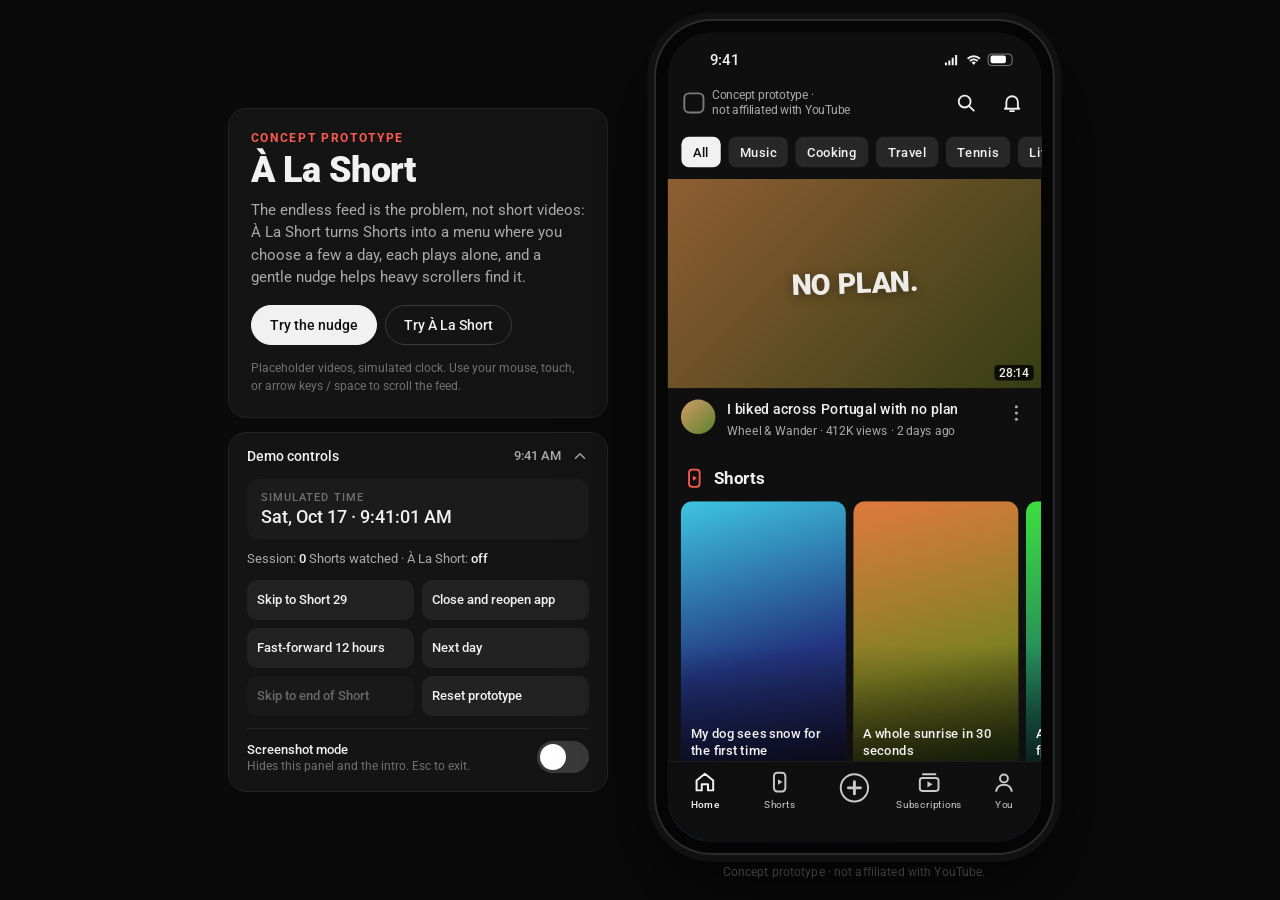
==== commit 1c760f70: "Update index.html" ====
--- a/alashort/index.html
+++ b/alashort/index.html
@@ -621,7 +621,7 @@
     ? `<input class="lim-num" id="limInput" type="text" inputmode="numeric" maxlength="2" value="${d.limit}" aria-label="Daily Shorts limit">`
     : `<button class="lim-num" data-a="set-edit" aria-label="Edit daily Shorts limit">${d.limit}</button>`;
   return `<div class="view" id="view"><div class="set-head"><button class="ib" data-a="set-back" aria-label="Back">${I.back}</button><h1>À La Short</h1></div>
-    <p class="set-lede">Shorts as a menu, not a feed. Choose from a few picks each day; each one plays on its own.</p>
+    <p class="set-lede">Shorts as a menu, not a feed. Choose from a few picks each day; each one plays alone.</p>
     <div class="s-card">
       <div class="s-row"><div class="l"><div class="t">À La Short</div><div class="s">${d.on ? 'On' : 'Off'}${locked ? ' · can’t turn off while locked' : ''}</div></div>
         <button class="switch ${d.on ? 'on' : ''}" data-a="set-toggle" role="switch" aria-checked="${d.on}" aria-label="À La Short" ${locked ? 'disabled' : ''}></button></div>
@@ -674,7 +674,7 @@
     <section class="card-o intro">
       <div class="i-eyebrow">Concept prototype</div>
       <h1 class="i-title">À La Short</h1>
-      <p class="i-lede">The endless feed is the problem, not short videos: À La Short turns Shorts into a menu where you choose a few a day, each plays on its own, and a gentle nudge helps heavy scrollers find it.</p>
+      <p class="i-lede">The endless feed is the problem, not short videos: À La Short turns Shorts into a menu where you choose a few a day, each plays alone, and a gentle nudge helps heavy scrollers find it.</p>
       <div class="i-btns"><button class="i-btn p" data-a="i-nudge">Try the nudge</button><button class="i-btn" data-a="i-als">Try À La Short</button></div>
       <p class="i-note">Placeholder videos, simulated clock. Use your mouse, touch, or arrow keys / space to scroll the feed.</p>
     </section>
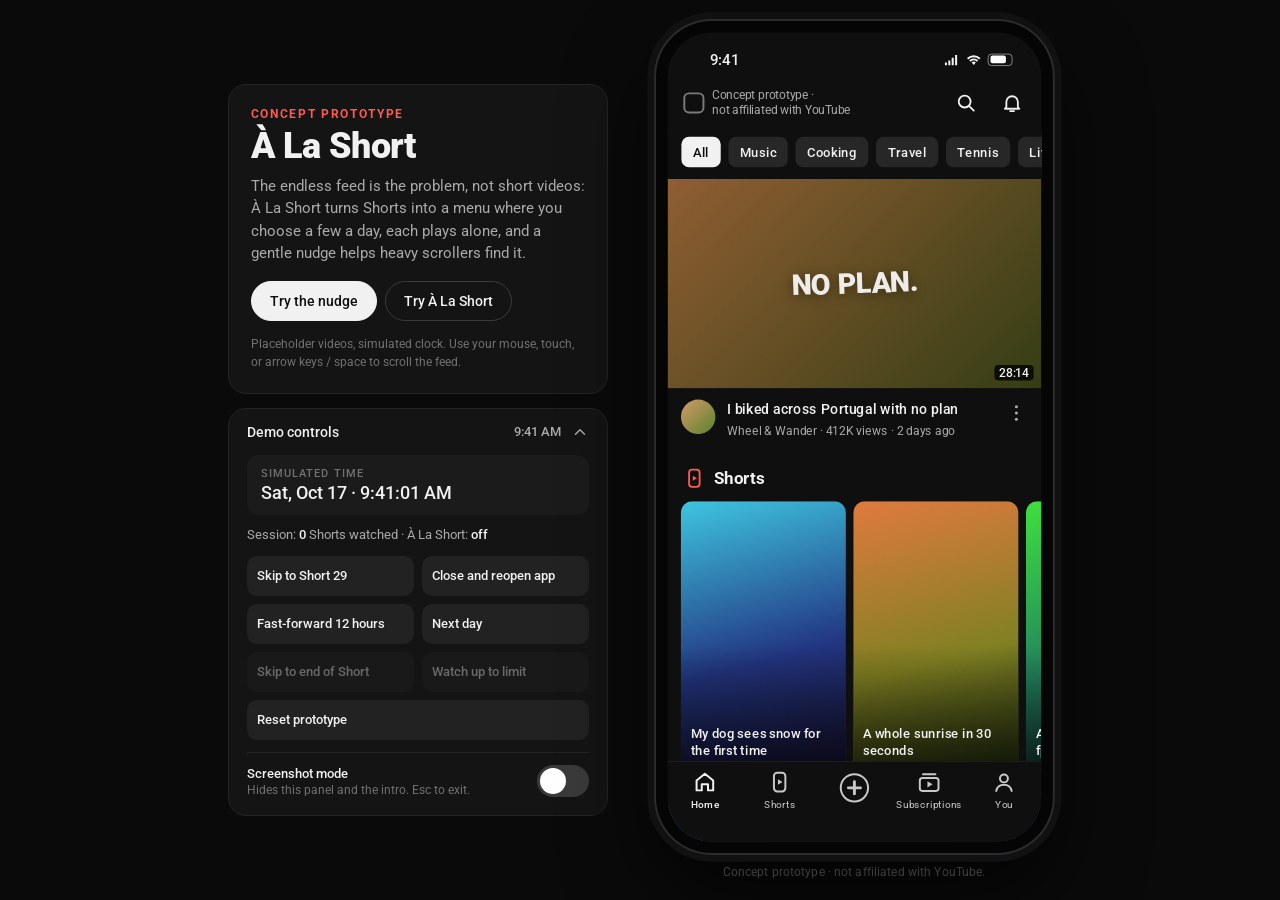
==== commit e549b3e7: "À La Short: picks in sets of 5, distinct pick states, limit screen - Show the limit rounded up to a " ====
--- a/alashort/index.html
+++ b/alashort/index.html
@@ -65,7 +65,7 @@
 .d-btn.wide{grid-column:1 / -1}
 .d-shot{display:flex;align-items:center;justify-content:space-between;margin-top:12px;padding-top:12px;border-top:1px solid #242424;font-size:13px;font-weight:500}
 .d-shot small{display:block;color:var(--dim);font-weight:400;font-size:12px;margin-top:2px}
-.shot-exit{position:fixed;right:14px;bottom:12px;z-index:5;font-size:12px;color:var(--dim);padding:6px 10px;border-radius:999px;border:1px solid #222;opacity:.35;display:none;transition:opacity .2s}
+.shot-exit{position:fixed;right:14px;bottom:12px;z-index:5;font-size:14px;font-weight:500;color:#d6d6d6;padding:8px 14px;border-radius:999px;border:1px solid #3a3a3a;background:rgba(255,255,255,.06);opacity:.85;display:none;transition:opacity .2s}
 .shot-exit:hover{opacity:1}
 body.shot .side{display:none}
 body.shot .shot-exit{display:block}
@@ -136,12 +136,19 @@
 .m-pager .ib svg{width:18px;height:18px}
 .m-row{display:flex;align-items:center;gap:12px;padding:8px 8px 8px 10px;border-radius:14px;cursor:pointer;transition:background .15s,opacity .3s}
 .m-row:hover{background:#1f1f1f}
-.m-thumb{flex:none;width:56px;height:88px;border-radius:9px;position:relative;overflow:hidden;display:grid;place-items:center;transition:filter .4s,opacity .4s}
-.m-thumb svg{width:22px;height:22px;color:rgba(255,255,255,.92);filter:drop-shadow(0 1px 4px rgba(0,0,0,.4))}
+.m-thumb{flex:none;width:56px;height:88px;border-radius:9px;position:relative;overflow:hidden;display:grid;place-items:center}
+.m-art{position:absolute;inset:0;transition:filter .4s}
+.m-thumb > svg{position:relative;width:22px;height:22px;color:rgba(255,255,255,.92);filter:drop-shadow(0 1px 4px rgba(0,0,0,.4))}
+.m-badge{position:relative;width:32px;height:32px;border-radius:50%;display:grid;place-items:center}
+.m-badge svg{width:18px;height:18px}
+.m-badge.w{background:rgba(159,178,255,.22);color:#dfe5ff;box-shadow:0 0 0 1.5px rgba(159,178,255,.55)}
+.m-badge.l{background:rgba(0,0,0,.55);color:#9a9a9a;box-shadow:0 0 0 1.5px #4a4a4a}
 .m-meta{flex:1;min-width:0}
 .m-ttl{font-size:14.5px;font-weight:500;line-height:1.3;display:-webkit-box;-webkit-line-clamp:2;-webkit-box-orient:vertical;overflow:hidden}
 .m-sub{font-size:12.5px;color:var(--sub);margin-top:4px}
-.m-tag{display:inline-flex;align-items:center;gap:4px;margin-top:6px;font-size:11.5px;font-weight:500;color:var(--sub);background:#262626;border-radius:999px;padding:2px 8px 2px 6px}
+.m-tag{display:inline-flex;align-items:center;gap:4px;margin-top:6px;font-size:11.5px;font-weight:500;border-radius:999px;padding:2px 8px 2px 6px}
+.m-tag.w{color:#cbd4ff;background:var(--calm-soft)}
+.m-tag.l{color:#ff8a80;background:var(--accent-soft)}
 .m-tag svg{width:13px;height:13px}
 .m-act{flex:none;display:flex;align-items:center;gap:0}
 .m-ic{width:38px;height:44px;display:grid;place-items:center;color:var(--sub);border-radius:10px}
@@ -149,10 +156,11 @@
 .m-ic svg{width:20px;height:20px}
 .m-replay{width:42px;height:42px;border-radius:50%;border:1px solid var(--elev3);display:grid;place-items:center;color:var(--text);margin-right:2px}
 .m-replay svg{width:19px;height:19px}
-.m-row.watched .m-thumb{opacity:.38;filter:saturate(.5)}
-.m-row.watched .m-ttl,.m-row.watched .m-sub{opacity:.45}
-.m-row.locked{cursor:not-allowed}
-.m-row.locked .m-thumb{filter:grayscale(1) brightness(.45)}
+.m-row.watched .m-art{filter:saturate(.45) brightness(.45)}
+.m-row.watched .m-ttl,.m-row.watched .m-sub{opacity:.6}
+.m-row.locked{background:repeating-linear-gradient(135deg,#151515 0 8px,#191919 8px 16px);box-shadow:inset 0 0 0 1px #262626;margin:2px 0}
+.m-row.locked:hover{background:repeating-linear-gradient(135deg,#171717 0 8px,#1c1c1c 8px 16px)}
+.m-row.locked .m-art{filter:grayscale(1) brightness(.3)}
 .m-row.locked .m-ttl,.m-row.locked .m-sub{color:var(--dim)}
 .m-row.fresh{animation:fresh .55s ease both}
 @keyframes fresh{from{opacity:0;transform:translateX(10px)}}
@@ -202,12 +210,12 @@
 .nudge{position:absolute;left:0;width:390px;height:760px;overflow:hidden;background:radial-gradient(120% 75% at 50% 32%,#1a2042 0%,#0c0f20 55%,#06070d 100%)}
 .n-glow{position:absolute;width:440px;height:440px;left:-25px;top:110px;border-radius:50%;background:radial-gradient(circle,rgba(159,178,255,.2),transparent 64%);animation:breathe 8s ease-in-out infinite}
 @keyframes breathe{50%{opacity:.55;transform:scale(1.08)}}
-.n-body{position:absolute;inset:0;display:flex;flex-direction:column;justify-content:center;padding:0 34px 30px}
+.n-body{position:absolute;inset:0;display:flex;flex-direction:column;justify-content:center;padding:0 30px 30px}
 .n-msg{animation:nIn 3s ease .4s both}
 @keyframes nIn{from{opacity:0;transform:translateY(12px);filter:blur(8px)}to{opacity:1;transform:none;filter:blur(0)}}
-.n-l1{font-size:31px;font-weight:700;line-height:1.18;letter-spacing:-.01em}
+.n-l1{font-size:26px;font-weight:700;line-height:1.2;letter-spacing:-.01em;white-space:nowrap}
 .n-l1 b{color:var(--calm);font-weight:700}
-.n-l2{font-size:31px;font-weight:300;line-height:1.18;color:#cbd4ff;margin-top:8px}
+.n-l2{font-size:26px;font-weight:300;line-height:1.2;color:#cbd4ff;margin-top:6px;white-space:nowrap}
 .n-btns{display:flex;flex-direction:column;gap:12px;margin-top:48px}
 .n-b{height:54px;border-radius:999px;font-size:16px;font-weight:500;animation:bIn 1s ease both}
 @keyframes bIn{from{opacity:0;transform:translateY(10px);visibility:hidden}to{opacity:1;transform:none;visibility:visible}}
@@ -267,6 +275,20 @@
 .expl{font-size:13.5px;color:var(--sub);line-height:1.6;padding:6px 20px 0}
 .cta{display:block;width:calc(100% - 32px);margin:26px 16px 0;height:52px;border-radius:999px;background:#f1f1f1;color:#0f0f0f;font-size:16px;font-weight:500}
 
+/* limit screen */
+.limit-scr{position:absolute;left:0;right:0;top:0;bottom:84px;z-index:15;display:flex;flex-direction:column;align-items:center;justify-content:center;padding:0 34px 20px;text-align:center;background:radial-gradient(120% 70% at 50% 35%,#24161a 0%,#120d0f 55%,#0b0b0b 100%);animation:fadein .35s ease}
+.ls-ic{width:72px;height:72px;border-radius:50%;background:var(--accent-soft);color:var(--accent);display:grid;place-items:center;margin-bottom:22px;box-shadow:0 0 0 8px rgba(255,90,79,.06)}
+.ls-ic svg{width:32px;height:32px}
+.ls-t{font-size:24px;font-weight:700;line-height:1.25;letter-spacing:-.01em}
+.ls-b{font-size:15px;color:var(--sub);line-height:1.5;margin-top:10px}
+.ls-b b{color:var(--text);font-weight:500}
+.ls-btns{display:flex;flex-direction:column;gap:10px;width:100%;margin-top:34px}
+.ls-p,.ls-s{height:50px;border-radius:999px;font-size:15.5px;font-weight:500}
+.ls-p{background:#f1f1f1;color:#0f0f0f}
+.ls-s{background:rgba(255,255,255,.1)}
+.ls-note{font-size:12.5px;color:var(--dim);margin-top:18px;line-height:1.45}
+.stp.is-off,.switch.is-off{opacity:.28;cursor:not-allowed}
+
 /* you */
 .you-h{display:flex;align-items:center;gap:14px;padding:12px 18px 22px}
 .you-h .av{width:64px;height:64px}
@@ -286,14 +308,6 @@
 .chan span{display:block;white-space:nowrap;overflow:hidden;text-overflow:ellipsis}
 
 /* overlays */
-.scrim{position:absolute;inset:0;z-index:80;background:rgba(0,0,0,.6);display:flex;align-items:center;justify-content:center;animation:fadein .25s ease;padding:0 32px}
-.dialog{width:100%;background:#212121;border-radius:22px;padding:26px 22px 18px;text-align:center;animation:pop .3s cubic-bezier(.3,.7,.2,1)}
-@keyframes pop{from{transform:scale(.94);opacity:0}}
-.dlg-ic{width:48px;height:48px;border-radius:50%;background:var(--accent-soft);color:var(--accent);display:grid;place-items:center;margin:0 auto 14px}
-.dlg-ic svg{width:24px;height:24px}
-.dlg-t{font-size:18px;font-weight:700;line-height:1.3}
-.dlg-b{font-size:14.5px;color:var(--sub);margin-top:8px;line-height:1.45}
-.dlg-btn{width:100%;height:46px;border-radius:999px;background:#f1f1f1;color:#0f0f0f;font-size:15px;font-weight:500;margin-top:22px}
 .toast{position:absolute;left:50%;bottom:100px;transform:translateX(-50%);background:#f1f1f1;color:#0f0f0f;border-radius:10px;padding:11px 16px;font-size:14px;font-weight:500;white-space:nowrap;box-shadow:0 8px 24px rgba(0,0,0,.5);animation:tin .25s ease;transition:opacity .3s}
 @keyframes tin{from{opacity:0;transform:translate(-50%,8px)}}
 .splash{position:absolute;inset:0;z-index:95;background:#0f0f0f;display:grid;place-items:center;animation:sout .4s ease .8s forwards}
@@ -315,6 +329,7 @@
   .demo{order:2}
   .i-title{font-size:28px;margin:2px 0 6px}
   .i-lede{font-size:14px}
+  .shot-exit{position:static;margin:0 auto 16px}
 }
 </style>
 </head>
@@ -448,7 +463,7 @@
     sess:{pos:0, max:0, seq:[], nudged:[]},
     onNudge:false, nudgeInstant:false,
     mode:{on:false, limit:5, lockUntil:0, day:dayKey(START), used:0, slots:[], page:0, seen:[]},
-    draft:null, player:null, popup:null, fresh:[], splash:false,
+    draft:null, player:null, fresh:[], splash:false,
   };
 }
 let S = initial();
@@ -473,20 +488,23 @@
   const from = pool.length ? pool : SHORTS;
   return from[Math.floor(rand() * from.length)].id;
 }
+const pageCeil = n => Math.max(PER_PAGE, Math.ceil(n / PER_PAGE) * PER_PAGE);
 function ensureSlots(){
+  // Picks come in full pages of 5: the limit rounded up to the next multiple
+  // of 5. Watched picks keep their exact slot (and page) until the daily reset.
   const m = S.mode;
-  const watched = m.slots.filter(s => s.watched).length;
-  let need = Math.max(m.limit, PER_PAGE, watched) - watched;
-  const kept = [];
-  for (const s of m.slots){ if (s.watched) kept.push(s); else if (need > 0){ kept.push(s); need--; } }
-  while (need-- > 0){ kept.push({id:pickMenu([...kept.map(s => s.id), ...m.seen]), watched:false}); }
+  let lastWatched = -1;
+  m.slots.forEach((s, i) => { if (s.watched) lastWatched = i; });
+  const target = Math.max(pageCeil(m.limit), pageCeil(lastWatched + 1));
+  const kept = m.slots.slice(0, target);
+  while (kept.length < target) kept.push({id:pickMenu([...kept.map(s => s.id), ...m.seen]), watched:false});
   m.slots = kept;
   m.page = clamp(m.page, 0, Math.max(0, Math.ceil(m.slots.length / PER_PAGE) - 1));
 }
 function dailyReset(){
   const m = S.mode;
   m.used = 0; m.slots = []; m.page = 0; m.seen = []; m.day = dayKey(S.t);
-  if (S.popup === 'limit') S.popup = null;
+  if (S.screen === 'limit') S.screen = 'home';
   ensureSlots();
 }
 function checkTime(){
@@ -522,12 +540,12 @@
   const start = m.page * PER_PAGE;
   const rows = m.slots.slice(start, start + PER_PAGE).map((sl, j) => rowHTML(sl, start + j, reached)).join('');
   const count = m.used > m.limit ? `Limit reached · <b>${m.used}</b> watched today` : `<b>${m.used}</b> of ${m.limit} today`;
-  const canRefresh = m.slots.some(s => !s.watched);
+  const canRefresh = !reached && m.slots.some(s => !s.watched);
   return `<section class="menu" id="menu">
     <div class="m-head"><div class="l"><div class="m-title">${I.menu}À La Short</div><div class="m-count">${count}</div></div>
       <div class="m-tools">
         ${pages > 1 ? `<div class="m-pager"><button class="ib" data-a="m-page" data-id="-1" ${m.page === 0 ? 'disabled' : ''} aria-label="Previous picks">${I.chevL}</button><span>${m.page + 1}/${pages}</span><button class="ib" data-a="m-page" data-id="1" ${m.page === pages - 1 ? 'disabled' : ''} aria-label="Next picks">${I.chevR}</button></div>` : ''}
-        <button class="ib" id="refreshBtn" data-a="m-refresh" ${canRefresh ? '' : 'disabled'} aria-label="Refresh unopened picks">${I.refresh}</button>
+        <button class="ib" id="refreshBtn" data-a="m-refresh" ${canRefresh ? '' : 'disabled'} aria-label="Refresh available picks">${I.refresh}</button>
         <button class="ib" data-a="set-open" data-id="home" aria-label="À La Short settings">${I.tune}</button>
       </div></div>
     <div class="m-list">${rows}</div>
@@ -540,9 +558,11 @@
   const act = st === 'watched'
     ? `<button class="m-replay" data-a="m-open" data-id="${i}" aria-label="Replay">${I.replay}</button>`
     : `<button class="m-ic" data-a="m-save" aria-label="Save">${I.bookmark}</button><button class="m-ic" data-a="m-share" aria-label="Share">${I.share}</button>`;
+  const mark = st === 'open' ? I.play : `<span class="m-badge ${st === 'watched' ? 'w' : 'l'}">${st === 'watched' ? I.check : I.lock}</span>`;
+  const tag = st === 'watched' ? `<span class="m-tag w">${I.check}Watched</span>` : st === 'locked' ? `<span class="m-tag l">${I.lock}Limit reached</span>` : '';
   return `<div class="m-row ${st} ${fresh}" data-a="m-open" data-id="${i}" role="button" tabindex="0" style="animation-delay:${(S.fresh.indexOf(i)) * 60}ms">
-    <div class="m-thumb" style="background:${sGrad(sh)}">${st === 'open' ? I.play : ''}</div>
-    <div class="m-meta"><div class="m-ttl">${esc(sh.title)}</div><div class="m-sub">${esc(sh.creator)} · ${fmtDur(sh.dur)}</div>${st === 'watched' ? `<span class="m-tag">${I.check}Watched</span>` : ''}</div>
+    <div class="m-thumb"><div class="m-art" style="background:${sGrad(sh)}"></div>${mark}</div>
+    <div class="m-meta"><div class="m-ttl">${esc(sh.title)}</div><div class="m-sub">${esc(sh.creator)} · ${fmtDur(sh.dur)}</div>${tag}</div>
     <div class="m-act">${act}</div></div>`;
 }
 function homeHTML(){
@@ -615,32 +635,36 @@
 }
 function settingsHTML(){
   const d = S.draft, m = S.mode, locked = m.on && lockActive();
-  const plusDis = d.limit >= MAX_LIMIT || (locked && d.limit >= m.limit);
-  const label = (!m.on && d.on) ? 'Turn on' : 'Save';
+  const plusDis = d.limit >= MAX_LIMIT, plusLocked = locked && d.limit >= m.limit;
+  const why = lockWhy();
+  const label = d.live ? 'Done' : d.on ? 'Turn on' : 'Done';
   const num = d.editing
     ? `<input class="lim-num" id="limInput" type="text" inputmode="numeric" maxlength="2" value="${d.limit}" aria-label="Daily Shorts limit">`
     : `<button class="lim-num" data-a="set-edit" aria-label="Edit daily Shorts limit">${d.limit}</button>`;
   return `<div class="view" id="view"><div class="set-head"><button class="ib" data-a="set-back" aria-label="Back">${I.back}</button><h1>À La Short</h1></div>
     <p class="set-lede">Shorts as a menu, not a feed. Choose from a few picks each day; each one plays alone.</p>
+    ${locked ? `<div class="lockbox">${I.lock}<span><b>Changes unlock ${lockText()}.</b></span></div>` : ''}
     <div class="s-card">
-      <div class="s-row"><div class="l"><div class="t">À La Short</div><div class="s">${d.on ? 'On' : 'Off'}${locked ? ' · can’t turn off while locked' : ''}</div></div>
-        <button class="switch ${d.on ? 'on' : ''}" data-a="set-toggle" role="switch" aria-checked="${d.on}" aria-label="À La Short" ${locked ? 'disabled' : ''}></button></div>
+      <div class="s-row"><div class="l"><div class="t">À La Short</div><div class="s">${d.on ? 'On' : 'Off'}</div></div>
+        <button class="switch ${d.on ? 'on' : ''} ${locked ? 'is-off' : ''}" data-a="set-toggle" role="switch" aria-checked="${d.on}" aria-label="À La Short" ${locked ? `aria-disabled="true" title="${why}"` : ''}></button></div>
       <div class="lim" style="${d.on ? '' : 'opacity:.45'}">
         <div class="lim-l">Daily Shorts limit</div>
-        <div class="stepper"><button class="stp" data-a="set-step" data-id="-1" ${d.limit <= 1 ? 'disabled' : ''} aria-label="Decrease">${I.minus}</button>${num}<button class="stp" data-a="set-step" data-id="1" ${plusDis ? 'disabled' : ''} aria-label="Increase">${I.plusS}</button></div>
-        <div class="lim-s ${locked ? 'lk' : ''}">${locked ? 'You can lower your limit now. Raising it is locked.' : 'Shorts a day · tap the number to type'}</div>
+        <div class="stepper"><button class="stp" data-a="set-step" data-id="-1" ${d.limit <= 1 ? 'disabled' : ''} aria-label="Decrease">${I.minus}</button>${num}<button class="stp ${plusLocked ? 'is-off' : ''}" data-a="set-step" data-id="1" ${plusDis ? 'disabled' : ''} ${plusLocked ? `aria-disabled="true" title="${why}"` : ''} aria-label="Increase">${I.plusS}</button></div>
+        <div class="lim-s ${locked ? 'lk' : ''}">${locked ? `You can lower your limit anytime. Raising it or turning À La Short off unlocks ${lockText()}.` : 'Shorts a day · tap the number to type'}</div>
       </div>
     </div>
-    ${locked ? `<div class="lockbox">${I.lock}<span><b>Changes unlock ${lockText()}.</b></span></div>` : ''}
     <p class="expl">Lowering your limit takes effect right away. Raising it or turning À La Short off is locked for 12 hours, starting with the first Short you watch while it's on. The rest of YouTube is never affected. Your limit applies on every device you're signed into.</p>
     <button class="cta" data-a="set-save">${label}</button>
   </div>`;
 }
-function popupHTML(){
-  return `<div class="scrim" data-a="popup-ok"><div class="dialog" data-stop role="dialog" aria-modal="true">
-    <div class="dlg-ic">${I.lock}</div><div class="dlg-t">You've hit your Shorts limit for today.</div>
-    <div class="dlg-b">It resets tomorrow at ${fmtTime(nextMidnight(S.t))}.</div>
-    <button class="dlg-btn" data-a="popup-ok">Got it</button></div></div>`;
+function limitHTML(){
+  return `<div class="limit-scr" role="dialog" aria-labelledby="lsTitle">
+    <div class="ls-ic">${I.lock}</div>
+    <div class="ls-t" id="lsTitle">You've hit your Shorts limit for today</div>
+    <div class="ls-b">New Shorts unlock tomorrow at <b>${fmtTime(nextMidnight(S.t))}</b>.</div>
+    <div class="ls-btns"><button class="ls-p" data-a="ls-settings">Limit settings</button><button class="ls-s" data-a="ls-back">Back</button></div>
+    <div class="ls-note">Rewatching today's picks is always free. The rest of YouTube is open as usual.</div>
+  </div>`;
 }
 function screenHTML(){
   switch (S.screen){
@@ -649,12 +673,13 @@
     case 'settings': return settingsHTML();
     case 'subs': return subsHTML();
     case 'you': return youHTML();
+    case 'limit': return homeHTML() + limitHTML();
     default: return homeHTML();
   }
 }
 function render(){
   const v = $('#view'), keep = v && lastScreen === S.screen ? v.scrollTop : 0;
-  app.innerHTML = screenHTML() + (S.popup ? popupHTML() : '') + (S.splash ? '<div class="splash"><i></i></div>' : '');
+  app.innerHTML = screenHTML() + (S.splash ? '<div class="splash"><i></i></div>' : '');
   const nv = $('#view'); if (nv) nv.scrollTop = keep;
   lastScreen = S.screen;
   S.fresh = [];
@@ -689,7 +714,8 @@
           <button class="d-btn" data-a="d-ff">Fast-forward 12 hours</button>
           <button class="d-btn" data-a="d-next">Next day</button>
           <button class="d-btn" data-a="d-end" ${S.screen === 'player' && !S.player.ended ? '' : 'disabled'}>Skip to end of Short</button>
-          <button class="d-btn" data-a="d-reset">Reset prototype</button>
+          <button class="d-btn" data-a="d-watch" ${S.mode.on && S.mode.used < S.mode.limit ? '' : 'disabled'}>Watch up to limit</button>
+          <button class="d-btn wide" data-a="d-reset">Reset prototype</button>
         </div>
         <div class="d-shot"><div>Screenshot mode<small>Hides this panel and the intro. Esc to exit.</small></div><button class="switch" data-a="d-shot" role="switch" aria-checked="false" aria-label="Screenshot mode"></button></div>
       </div>
@@ -738,7 +764,7 @@
 /* pointer drag (feed + player) */
 let drag = null, suppressClick = false;
 app.addEventListener('pointerdown', e => {
-  if (anim || S.popup || e.button > 0) return;
+  if (anim || e.button > 0) return;
   if (S.screen === 'feed' && e.target.closest('#feed') && !e.target.closest('.n-b')) drag = {y:e.clientY, t:performance.now(), dy:0, id:e.pointerId, on:false, el:$('#track')};
   else if (S.screen === 'player' && !S.player.ended && !e.target.closest('.p-scrub,.p-back')) drag = {y:e.clientY, t:performance.now(), dy:0, id:e.pointerId, on:false, el:$('#player .short')};
 });
@@ -799,19 +825,28 @@
 }
 function openSettings(from){
   const m = S.mode;
-  S.draft = {on: from === 'nudge' || from === 'intro' ? true : m.on, limit:m.limit, editing:false, from};
+  S.draft = {on: from === 'nudge' || from === 'intro' ? true : m.on, limit:m.limit, editing:false, from, live:m.on};
   if (from !== 'settings') S.back = S.screen === 'settings' ? S.back : S.screen;
   S.screen = 'settings';
 }
 function commitEdit(){
   const d = S.draft; if (!d || !d.editing) return;
   const inp = $('#limInput'), v = parseInt(inp ? inp.value : '', 10);
-  const cap = S.mode.on && lockActive() ? S.mode.limit : MAX_LIMIT;
-  if (!isNaN(v)) d.limit = clamp(v, 1, cap);
+  const locked = S.mode.on && lockActive(), cap = locked ? S.mode.limit : MAX_LIMIT;
+  if (!isNaN(v)){ if (locked && v > cap) toast(lockWhy()); d.limit = clamp(v, 1, cap); }
   d.editing = false;
+  applyLive();
+}
+function lockWhy(){ return `Raising your limit or turning À La Short off unlocks ${lockText()}.`; }
+function applyLive(){
+  // Once the mode is on, settings changes apply immediately (raising is
+  // capped while the lock is active), so the homepage reflects them at once.
+  const d = S.draft, m = S.mode; if (!d || !d.live) return;
+  m.limit = d.limit; m.on = d.on;
+  if (m.on) ensureSlots();
 }
 function play(id, slot){ S.player = {id, slot, el:0, ended:false}; S.screen = 'player'; }
-function closeTransient(){ S.popup = null; S.player = null; S.draft = null; anim = false; }
+function closeTransient(){ S.player = null; S.draft = null; anim = false; }
 
 const A = {
   nope: () => 'skip',
@@ -841,16 +876,23 @@
     if (from === 'nudge' && !S.mode.on){ S.screen = 'feed'; S.onNudge = true; S.nudgeInstant = true; return; }
     S.screen = ['home','subs','you'].includes(S.back) ? S.back : 'home';
   },
-  'set-toggle': () => { commitEdit(); S.draft.on = !S.draft.on; },
+  'set-toggle': () => {
+    commitEdit();
+    if (S.mode.on && lockActive()){ toast(lockWhy()); return; }
+    S.draft.on = !S.draft.on; applyLive();
+  },
   'set-edit': () => { if (!S.draft.on) S.draft.on = true; S.draft.editing = true; },
   'set-step': id => {
     commitEdit();
-    const d = S.draft, m = S.mode, cap = m.on && lockActive() ? m.limit : MAX_LIMIT;
-    if (!d.on) d.on = true;
+    const d = S.draft, m = S.mode, locked = m.on && lockActive(), cap = locked ? m.limit : MAX_LIMIT;
+    if (Number(id) > 0 && locked && d.limit >= cap){ toast(lockWhy()); return; }
+    if (!d.on && !locked) d.on = true;
     d.limit = clamp(d.limit + Number(id), 1, cap);
+    applyLive();
   },
   'set-save': () => {
     commitEdit();
+    if (S.draft.live){ S.draft = null; S.screen = 'home'; lastScreen = null; return; }
     const d = S.draft, m = S.mode, locked = m.on && lockActive(), wasOn = m.on;
     const on = locked ? true : d.on;
     m.limit = locked ? Math.min(d.limit, m.limit) : d.limit;
@@ -863,7 +905,7 @@
   'm-open': id => {
     const m = S.mode, i = Number(id), sl = m.slots[i]; if (!sl) return 'skip';
     if (sl.watched){ play(sl.id, i); return; }
-    if (m.used >= m.limit){ S.popup = 'limit'; return; }
+    if (m.used >= m.limit){ S.screen = 'limit'; return; }
     sl.watched = true; m.used++; m.seen.push(sl.id);
     if (!lockActive()){ m.lockUntil = S.t + 12 * HOUR; wasLocked = true; }
     play(sl.id, i);
@@ -890,7 +932,8 @@
     p.el = f * SH[p.id].dur; if (f >= 0.995){ p.ended = true; return; }
     return 'skip';
   },
-  'popup-ok': () => { S.popup = null; },
+  'ls-settings': () => openSettings('limit'),
+  'ls-back': () => { S.screen = 'home'; },
 
   /* side panel */
   'i-nudge': () => {
@@ -914,6 +957,16 @@
   'd-ff': () => { S.t += 12 * HOUR; checkTime(); if (S.draft) S.draft.limit = Math.min(S.draft.limit, MAX_LIMIT); toast('Fast-forwarded 12 hours'); },
   'd-next': () => { S.t += DAY; checkTime(); toast('Next day · fresh picks'); },
   'd-end': () => { if (S.player) S.player.el = Math.max(0, SH[S.player.id].dur - 0.6); return 'skip'; },
+  'd-watch': () => {
+    const m = S.mode; if (!m.on) return 'skip';
+    for (const sl of m.slots){
+      if (m.used >= m.limit) break;
+      if (sl.watched) continue;
+      sl.watched = true; m.used++; m.seen.push(sl.id);
+      if (!lockActive()){ m.lockUntil = S.t + 12 * HOUR; wasLocked = true; }
+    }
+    if (S.screen !== 'settings'){ closeTransient(); S.screen = 'home'; }
+  },
   'd-reset': () => { S = initial(); feedEl = 0; anim = false; wasLocked = false; lastScreen = null; },
   'd-shot': () => { UI.shot = !UI.shot; document.body.classList.toggle('shot', UI.shot); fit(); return 'skip'; },
 };
@@ -922,7 +975,6 @@
   if (suppressClick) return;
   const el = e.target.closest('[data-a]');
   if (!el) return;
-  if (el.dataset.a === 'popup-ok' && el.classList.contains('scrim') && e.target.closest('[data-stop]')) return;
   const fn = A[el.dataset.a]; if (!fn || el.disabled) return;
   if (el.closest('#app')) layer.querySelectorAll('.toast').forEach(t => { if (el.dataset.a !== 'm-save' && el.dataset.a !== 'm-share') t.remove(); });
   const r = fn(el.dataset.id, el, e);
@@ -939,7 +991,7 @@
   }
   if (e.key === 'Escape'){
     if (UI.shot){ A['d-shot'](); return; }
-    if (S.popup){ S.popup = null; render(); return; }
+    if (S.screen === 'limit'){ S.screen = 'home'; render(); return; }
   }
   const onBtn = e.target.closest && e.target.closest('button,[role=button]');
   if ((e.key === 'Enter' || e.key === ' ') && onBtn){
@@ -947,7 +999,7 @@
     return;
   }
   const fwd = ['ArrowDown', ' ', 'PageDown', 'j'].includes(e.key), bwd = ['ArrowUp', 'PageUp', 'k'].includes(e.key);
-  if (!fwd && !bwd || S.popup) return;
+  if (!fwd && !bwd) return;
   if (S.screen === 'feed'){ e.preventDefault(); feedGo(fwd ? 1 : -1); }
   else if (S.screen === 'player' && !S.player.ended){ e.preventDefault(); bounce($('#player .short'), fwd ? 1 : -1, true); }
 });
@@ -961,7 +1013,7 @@
     const sh = seqAt(S.sess.pos); feedEl = (feedEl + dt / 1000) % sh.dur;
     const p = app.querySelector('[data-el="prog"]'); if (p) p.style.width = (feedEl / sh.dur * 100) + '%';
   }
-  if (S.screen === 'player' && S.player && !S.player.ended && !S.popup){
+  if (S.screen === 'player' && S.player && !S.player.ended){
     const sh = SH[S.player.id]; S.player.el += dt / 1000;
     if (S.player.el >= sh.dur){ S.player.ended = true; render(); }
     else { const p = app.querySelector('[data-el="pprog"]'); if (p) p.style.width = (S.player.el / sh.dur * 100) + '%'; }
